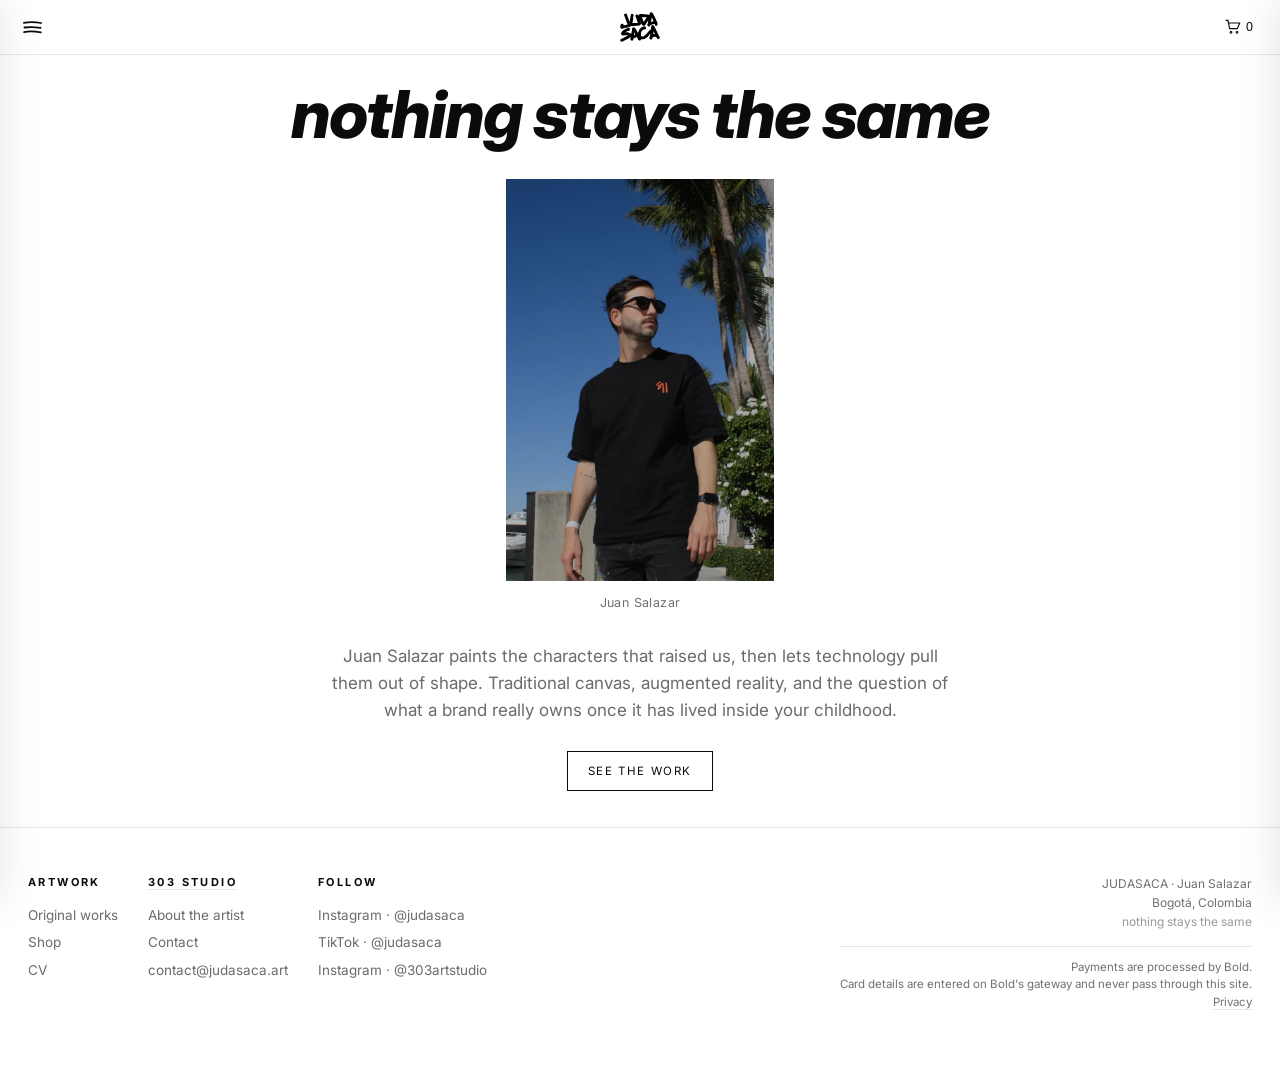
==== index.html @ a97eada0 "commit changes to main and upload it" ====
<!DOCTYPE html>
<html lang="en">
<head>
<meta charset="UTF-8">
<meta name="viewport" content="width=device-width,initial-scale=1">
<title>JUDASACA · Juan Salazar · Hybrid artist, Bogotá</title>
<meta name="description" content="Colombian hybrid artist working between painting and augmented reality. Original works, exhibitions and contact.">
<link rel="canonical" href="https://judasaca.art/">
<meta property="og:type" content="website">
<meta property="og:site_name" content="JUDASACA">
<meta property="og:title" content="JUDASACA · Juan Salazar · Hybrid artist, Bogotá">
<meta property="og:description" content="Colombian hybrid artist working between painting and augmented reality. Original works, exhibitions and contact.">
<meta property="og:url" content="https://judasaca.art/">
<meta property="og:image" content="https://judasaca.art/img/oil-city-woodstock-sm.webp">
<meta name="twitter:card" content="summary_large_image">
<script type="application/ld+json">
{
 "@context": "https://schema.org",
 "@graph": [
  {
   "@type": "WebSite",
   "@id": "https://judasaca.art/#sitio",
   "url": "https://judasaca.art/",
   "name": "JUDASACA",
   "inLanguage": "en",
   "publisher": {
    "@id": "https://judasaca.art/#judasaca"
   }
  },
  {
   "@type": "Person",
   "@id": "https://judasaca.art/#judasaca",
   "name": "Juan Salazar",
   "alternateName": "JUDASACA",
   "url": "https://judasaca.art/",
   "image": "https://judasaca.art/about_photo.webp",
   "jobTitle": "Visual artist",
   "nationality": {
    "@type": "Country",
    "name": "Colombia"
   },
   "homeLocation": {
    "@type": "Place",
    "address": {
     "@type": "PostalAddress",
     "addressLocality": "Bogotá",
     "addressCountry": "CO"
    }
   },
   "knowsAbout": [
    "Painting",
    "Street art",
    "Augmented reality",
    "Digital art",
    "Pop art"
   ],
   "sameAs": [
    "https://www.instagram.com/judasaca",
    "https://www.tiktok.com/@judasaca",
    "https://x.com/judasaca_art"
   ],
   "subjectOf": [
    {
     "@type": "Article",
     "headline": "Judasaca presenta ‘Brandalism’, arte que cuestiona el poder de las marcas",
     "url": "https://www.elespectador.com/especiales/judasaca-presenta-brandalism-arte-que-cuestiona-el-poder-de-las-marcas/",
     "publisher": {
      "@type": "Organization",
      "name": "El Espectador"
     }
    },
    {
     "@type": "Article",
     "headline": "Judasaca: Colombian Artist Reimagines Pop Culture with Tech, Color, and NFTs",
     "url": "https://colombiaone.com/2025/10/18/judasaca-colombian-artist-nfts/",
     "publisher": {
      "@type": "Organization",
      "name": "ColombiaOne"
     }
    },
    {
     "@type": "Article",
     "headline": "Street art y realidad aumentada se toman el Museo Biblioteca Carlos Lleras Restrepo",
     "url": "https://www.utadeo.edu.co/es/eventos/street-art-y-realidad-aumentada-se-toman-el-museo-biblioteca-carlos-lleras-restrepo-con-la",
     "publisher": {
      "@type": "Organization",
      "name": "Universidad Jorge Tadeo Lozano"
     }
    },
    {
     "@type": "Article",
     "headline": "El arte digital, una apuesta por la innovación",
     "url": "https://plazacapital.co/innovacion/7273-el-arte-digital-una-apuesta-por-la-innovacion",
     "publisher": {
      "@type": "Organization",
      "name": "Plaza Capital"
     }
    }
   ]
  },
  {
   "@type": "WebPage",
   "@id": "https://judasaca.art/#pagina",
   "url": "https://judasaca.art/",
   "isPartOf": {
    "@id": "https://judasaca.art/#sitio"
   },
   "about": {
    "@id": "https://judasaca.art/#judasaca"
   }
  }
 ]
}
</script>
<link rel="icon" href="img/judasaca-logo.png">
<link rel="preconnect" href="https://fonts.googleapis.com">
<link rel="preconnect" href="https://fonts.gstatic.com" crossorigin>
<link href="https://fonts.googleapis.com/css2?family=Inter:wght@400;500;600;700;800&display=swap" rel="stylesheet">
<link rel="stylesheet" href="css/style.css">
</head>
<body>

<header>
  <div class="barra">
    <button class="trazo" id="abrir-menu" aria-label="Menu" aria-expanded="false">
      <svg viewBox="0 0 30 22" aria-hidden="true" width="21" height="15">
        <path d="M2.4 4.1c6.1-1.2 15.7-1.5 25.2.3"/>
        <path d="M3.1 11c7.6-.9 14.9-.7 23.8.4"/>
        <path d="M2.7 17.9c5.3-1.3 14.4-1.4 24.6.2"/>
      </svg>
    </button>
    <a class="marca" href="index.html" aria-label="JUDASACA, home">
      <img src="img/judasaca-logo.png" alt="JUDASACA" width="900" height="673">
    </a>
    <button class="carro" id="carro" aria-label="Cart">
      <svg viewBox="0 0 24 24" aria-hidden="true" width="16" height="16"><circle cx="9" cy="20" r="1.3"/><circle cx="18" cy="20" r="1.3"/><path d="M1 2h3.4l2.6 12.4h11.6L22 6H6"/></svg>
      <span class="n" id="carro-n">0</span>
    </button>
  </div>
</header>

<aside class="menu-panel" id="menu-panel" aria-label="Menu" aria-hidden="true">
  <button class="x" id="cerrar-menu" aria-label="Close">&times;</button>
  <nav id="nav">
      <a href="about.html">About</a>
      <a href="art.html">Art</a>
      <a href="shop.html">Shop</a>
      <a href="cv.html">CV</a>
      <a href="contact.html">Contact</a>
  </nav>
  <div class="abajo">
    Bogotá, Colombia<br>
    <a href="mailto:contact@judasaca.art">contact@judasaca.art</a><br>
    <a href="https://www.instagram.com/judasaca" rel="noopener">@judasaca</a>
  </div>
</aside>

<main>
  <div class="wrap">
    <div class="hero">
      <h1>nothing stays the same</h1>
    </div>

    <div class="portada-obra">
      <img src="intro_photo.webp"
           alt="Juan Salazar, JUDASACA">
      <div class="pie-obra">Juan Salazar</div>
    </div>

    <div class="entrada-home">
      <p>Juan Salazar paints the characters that raised us, then lets technology pull them
        out of shape. Traditional canvas, augmented reality, and the question of what a
        brand really owns once it has lived inside your childhood.</p>
      <a class="btn" href="art.html">See the work</a>
    </div>
  </div>
</main>

<footer>
  <div class="wrap pie">
    <div class="col"><b>Artwork</b>
      <a href="art.html">Original works</a>
      <a href="shop.html">Shop</a>
      <a href="cv.html">CV</a>
    </div>
    <div class="col"><b><a class="tit-enlace" href="https://www.instagram.com/303artstudio" target="_blank"
      rel="noopener">303 Studio</a></b>
      <a href="about.html">About the artist</a>
      <a href="contact.html">Contact</a>
      <a href="mailto:contact@judasaca.art">contact@judasaca.art</a>
    </div>
    <div class="col"><b>Follow</b>
      <a href="https://www.instagram.com/judasaca" target="_blank" rel="noopener">Instagram · @judasaca</a>
      <a href="https://www.tiktok.com/@judasaca" target="_blank" rel="noopener">TikTok · @judasaca</a>
      <a href="https://www.instagram.com/303artstudio" target="_blank" rel="noopener">Instagram · @303artstudio</a>
    </div>
    <div class="col fin">JUDASACA · Juan Salazar<br>Bogotá, Colombia<br>
      <span style="opacity:.7">nothing stays the same</span>
      <!-- Dice solo lo que es verdad. El pago ocurre dentro de la pasarela de
           Bold, no en esta pagina, asi que el numero de la tarjeta no pasa por
           aqui ni queda en ningun sitio nuestro. No se reclama ninguna
           certificacion que no tengamos. -->
      <span class="seguro">Payments are processed by Bold.<br>
        Card details are entered on Bold's gateway and never pass through this site.<br>
        <a href="privacy.html">Privacy</a></span></div>
  </div>
</footer>

<div class="velo" id="velo"></div>
<aside class="panel" id="panel" aria-label="Cart" aria-hidden="true">
  <div class="alto"><h2>Selected works</h2><button class="x" id="cerrar-carro" aria-label="Close">&times;</button></div>
  <div class="lista" id="carro-lista"></div>
  <div class="bajo">
    <div class="total"><span>Total</span><span id="carro-total">USD 0</span></div>
    <div class="pagar-carro" id="carro-pagar"></div>
    <button class="btn lleno" id="carro-pedir" type="button">Checkout</button>
    <p class="nota" id="carro-nota">Payment opens on Bold's gateway. Card details are
      entered there and never pass through this site. We ask where to ship afterwards.</p>
  </div>
</aside>

<div class="lupa" id="lupa" role="dialog" aria-modal="true" aria-label="Artwork">
  <button class="cerrar" aria-label="Close">&times;</button>
  <button class="pasar ant" aria-label="Previous">&#8249;</button>
  <button class="pasar sig" aria-label="Next">&#8250;</button>
  <div class="contador" id="lupa-n"></div>
  <figure><img id="lupa-img" alt="" draggable="false"><figcaption id="lupa-pie"></figcaption></figure>
  <div class="gesto">Swipe to browse · pinch or double tap to zoom</div>
</div>

<script>
/* Menu de celular y lupa de obras. Si el JavaScript falla, los enlaces de las
   obras siguen abriendo la imagen grande por su cuenta. */
(function(){
  var b=document.getElementById('abrir-menu'), p=document.getElementById('menu-panel'),
      v=document.getElementById('velo'), x=document.getElementById('cerrar-menu');
  if(!b||!p) return;
  function abrir(){ p.classList.add('abierto'); v.classList.add('abierto');
    p.setAttribute('aria-hidden','false'); b.setAttribute('aria-expanded','true');
    document.body.style.overflow='hidden'; x.focus(); }
  function cerrar(){ p.classList.remove('abierto'); v.classList.remove('abierto');
    p.setAttribute('aria-hidden','true'); b.setAttribute('aria-expanded','false');
    document.body.style.overflow=''; b.focus(); }
  b.addEventListener('click', abrir);
  x.addEventListener('click', cerrar);
  v.addEventListener('click', cerrar);
  document.addEventListener('keydown', function(e){
    if(e.key==='Escape' && p.classList.contains('abierto')) cerrar(); });
})();

(function(){
  var enlaces=[].slice.call(document.querySelectorAll('[data-lupa]'));
  if(!enlaces.length) return;
  var caja=document.getElementById('lupa'), img=document.getElementById('lupa-img'),
      pie=document.getElementById('lupa-pie'), cont=document.getElementById('lupa-n'),
      i=0, antes=null;

  /* Estado del gesto. 'e' es la escala, 'x' e 'y' el desplazamiento dentro de
     la imagen cuando esta ampliada. */
  var e=1, x=0, y=0, px=0, py=0, pe=1, arrastra=false, pellizco=0, dedos={},
      partioEn=0, eje='', movido=false;

  function pinta(trans){
    img.style.transition = trans ? 'transform .28s cubic-bezier(.2,.8,.3,1)' : 'none';
    img.style.transform = 'translate3d(' + x + 'px,' + y + 'px,0) scale(' + e + ')';
  }
  function reinicia(trans){ e=1; x=0; y=0; pinta(trans); caja.classList.remove('ampliada'); }

  /* Las vecinas se piden por adelantado: al deslizar, la siguiente ya esta. */
  function precarga(n){
    [n-1, n+1].forEach(function(k){
      var a=enlaces[(k+enlaces.length)%enlaces.length];
      if(a){ var im=new Image(); im.src=a.getAttribute('href'); }
    });
  }

  function mostrar(n, dir){
    i=(n+enlaces.length)%enlaces.length;
    var a=enlaces[i];
    if(dir){
      img.style.transition='none';
      img.style.opacity='0';
      img.style.transform='translate3d(' + (dir*40) + 'px,0,0)';
    }
    img.src=a.getAttribute('href');
    img.alt=a.getAttribute('data-tit');
    pie.textContent=a.getAttribute('data-tit')+' · '+a.getAttribute('data-fic');
    if(cont) cont.textContent=(i+1)+' / '+enlaces.length;
    reinicia(false);
    requestAnimationFrame(function(){
      img.style.transition='transform .3s cubic-bezier(.2,.8,.3,1),opacity .22s';
      img.style.opacity='1'; img.style.transform='translate3d(0,0,0) scale(1)';
    });
    precarga(i);
  }

  function abrir(n,orig){
    antes=orig; mostrar(n);
    caja.classList.add('viendo');
    document.body.style.overflow='hidden';
    caja.querySelector('.cerrar').focus();
  }
  function cerrar(){
    caja.classList.remove('viendo','ampliada');
    document.body.style.overflow='';
    reinicia(false);
    if(antes) antes.focus();
  }

  /* ── Gestos ────────────────────────────────────────────────────────────
     Un dedo: si la obra esta a tamano normal, arrastrar de lado pasa a la
     siguiente y arrastrar hacia abajo cierra. Si esta ampliada, arrastrar
     mueve la imagen. Dos dedos: pellizco para acercar.
     Doble toque: acerca y aleja en el punto tocado. */
  function dist(a,b){ return Math.hypot(a.x-b.x, a.y-b.y); }
  function dedosArr(){ return Object.keys(dedos).map(function(k){ return dedos[k]; }); }

  img.addEventListener('pointerdown', function(ev){
    img.setPointerCapture(ev.pointerId);
    dedos[ev.pointerId]={x:ev.clientX, y:ev.clientY};
    var d=dedosArr();
    if(d.length===1){
      arrastra=true; movido=false; eje='';
      px=ev.clientX-x; py=ev.clientY-y; partioEn=ev.clientX;
    } else if(d.length===2){
      arrastra=false; pellizco=dist(d[0],d[1]); pe=e;
    }
  });

  img.addEventListener('pointermove', function(ev){
    if(!dedos[ev.pointerId]) return;
    dedos[ev.pointerId]={x:ev.clientX, y:ev.clientY};
    var d=dedosArr();

    if(d.length===2 && pellizco){
      e=Math.min(5, Math.max(1, pe * dist(d[0],d[1]) / pellizco));
      caja.classList.toggle('ampliada', e>1.02);
      pinta(false); return;
    }
    if(!arrastra) return;
    ev.preventDefault();
    var dx=ev.clientX-px-x, dy=ev.clientY-py-y;

    if(e>1.02){ x=ev.clientX-px; y=ev.clientY-py; pinta(false); movido=true; return; }

    /* A tamano normal el primer movimiento decide el eje, para que al deslizar
       de lado no se dispare el cierre y al revés tampoco. */
    if(!eje && (Math.abs(dx)>6 || Math.abs(dy)>6))
      eje = Math.abs(dx)>Math.abs(dy) ? 'h' : 'v';
    if(eje==='h'){ x=ev.clientX-px; y=0; }
    else if(eje==='v'){ y=Math.max(0, ev.clientY-py); x=0; e=Math.max(.85, 1-y/900); }
    movido=true; pinta(false);
  }, {passive:false});

  function suelta(ev){
    delete dedos[ev.pointerId];
    var quedan=dedosArr().length;
    if(quedan===1){ var d=dedosArr()[0]; px=d.x-x; py=d.y-y; arrastra=true; eje=''; }
    if(quedan>0){ pellizco=0; return; }
    arrastra=false; pellizco=0;
    if(e>1.02){ caja.classList.add('ampliada'); return; }

    if(eje==='h' && Math.abs(x)>70){ mostrar(i + (x<0?1:-1), x<0?1:-1); eje=''; return; }
    if(eje==='v' && y>110){ cerrar(); return; }
    eje=''; reinicia(true);
  }
  img.addEventListener('pointerup', suelta);
  img.addEventListener('pointercancel', suelta);

  var ultimoToque=0;
  img.addEventListener('click', function(ev){
    var ahora=Date.now();
    if(movido){ movido=false; return; }
    if(ahora-ultimoToque<300){
      if(e>1.02){ reinicia(true); }
      else{
        var r=img.getBoundingClientRect();
        e=2.6;
        x=(r.left+r.width/2-ev.clientX)*(e-1);
        y=(r.top+r.height/2-ev.clientY)*(e-1);
        caja.classList.add('ampliada'); pinta(true);
      }
    }
    ultimoToque=ahora;
  });

  /* La rueda del mouse tambien acerca, para quien esta en computador. */
  img.addEventListener('wheel', function(ev){
    if(!caja.classList.contains('viendo')) return;
    ev.preventDefault();
    e=Math.min(5, Math.max(1, e - ev.deltaY*0.0022));
    if(e<=1.02){ reinicia(false); } else { caja.classList.add('ampliada'); pinta(false); }
  }, {passive:false});

  enlaces.forEach(function(a,n){
    a.addEventListener('click',function(ev){ ev.preventDefault(); abrir(n,a); });
  });
  caja.querySelector('.cerrar').addEventListener('click',cerrar);
  caja.querySelector('.ant').addEventListener('click',function(){ mostrar(i-1,-1); });
  caja.querySelector('.sig').addEventListener('click',function(){ mostrar(i+1, 1); });
  caja.addEventListener('click',function(ev){ if(ev.target===caja) cerrar(); });
  document.addEventListener('keydown',function(ev){
    if(!caja.classList.contains('viendo')) return;
    if(ev.key==='Escape') cerrar();
    if(ev.key==='ArrowLeft') mostrar(i-1,-1);
    if(ev.key==='ArrowRight') mostrar(i+1, 1);
    if(ev.key==='0') reinicia(true);
  });
})();

/* ── Carrito ──────────────────────────────────────────────────────────
   Guarda lo elegido en el propio navegador y arma un correo con la lista.
   No cobra nada todavia: cuando existan los enlaces de pago de Stripe,
   este mismo carrito puede mandar al checkout. */
(function(){
  var CAT = {"artwork-incoming": {"t": "Artwork Incoming", "m": "Coming soon", "usd": 0}, "snoopin-aint-easy": {"t": "Snoopin Ain’t Easy", "m": "100 × 100 cm", "usd": 2000}, "oil-city-woodstock": {"t": "Oil City Woodstock", "m": "100 × 100 cm", "usd": 1950}, "sunday-snoops": {"t": "Sunday, Snoops", "m": "100 × 100 cm", "usd": 1950}, "mango-og": {"t": "Mango OG", "m": "95 × 95 cm", "usd": 1950}, "original-pastel-disney": {"t": "Original Pastel Disney", "m": "100 × 100 cm", "usd": 1950}, "blue-thoughts-rat": {"t": "Blue Thoughts Rat", "m": "80 cm diameter", "usd": 1235}, "smiling-ratsquiat-blue-crown": {"t": "Smiling Ratsquiat, Blue Crown", "m": "50 × 50 cm", "usd": 975}, "oil-woodstock": {"t": "Oil Woodstock", "m": "50 × 50 cm", "usd": 975}, "cloud-city-snoops": {"t": "Cloud City Snoops", "m": "50 × 50 cm", "usd": 1000}, "new-york-street-snoops": {"t": "New York Street Snoops", "m": "50 × 50 cm", "usd": 975}, "city-rounds-icon": {"t": "City Rounds Icon", "m": "50 × 50 cm", "usd": 1000}, "city-famous-rat": {"t": "City Famous Rat", "m": "175 × 80 cm", "usd": 2600}, "broken-icon": {"t": "Broken Icon", "m": "100 × 100 cm", "usd": 1950}, "smiling-ratsquiat-yellow-crown": {"t": "Smiling Ratsquiat, Yellow Crown", "m": "50 × 50 cm", "usd": 975}, "woodstocks-on-fire": {"t": "Woodstock’s on Fire", "m": "Framed 45 × 40 cm", "usd": 250}, "out-in-the-beach-rat": {"t": "Out in the Beach Rat", "m": "Framed", "usd": 180}, "out-in-the-city-woodstock": {"t": "Out in the City, Woodstock", "m": "Framed 45 × 40 cm", "usd": 250}, "colour-pop-snoops": {"t": "Colour Pop Snoops", "m": "Framed 45 × 40 cm", "usd": 250}, "icon-kiss": {"t": "Icon Kiss", "m": "Framed 45 × 40 cm", "usd": 250}, "palometa-tribute": {"t": "Palometa Tribute", "m": "Framed 45 × 40 cm", "usd": 250}, "city-of-rats": {"t": "City of Rats", "m": "Framed 45 × 40 cm", "usd": 250}, "abstract-reality-icon": {"t": "Abstract Reality Icon", "m": "35 × 25 cm", "usd": 600}, "everything-will-be-ok-jules": {"t": "Everything Will Be OK, Jules", "m": "Framed 45 × 40 cm", "usd": 250}, "judasaca-socks": {"t": "Broken Icon × Bitcoin Rat Socks", "m": "Two pairs", "usd": 30}};
  var LLAVE='judasaca-carro';
  var carro=[];
  try{ carro=JSON.parse(localStorage.getItem(LLAVE)||'[]'); }catch(e){ carro=[]; }
  carro = carro.filter(function(s){ return CAT[s]; });

  var bot=document.getElementById('carro'), num=document.getElementById('carro-n'),
      panel=document.getElementById('panel'), velo=document.getElementById('velo'),
      lista=document.getElementById('carro-lista'), total=document.getElementById('carro-total'),
      pedir=document.getElementById('carro-pedir'), nota=document.getElementById('carro-nota');
  if(!bot||!panel) return;

  function guardar(){ try{ localStorage.setItem(LLAVE, JSON.stringify(carro)); }catch(e){} }
  function dinero(n){ return 'USD ' + n.toLocaleString('en-US'); }

  function pintar(){
    num.textContent = carro.length;
    if(!carro.length){
      lista.innerHTML = '<p class="vacio">Nothing selected yet.</p>';
      total.textContent = dinero(0);
      pedir.disabled = true;
      return;
    }
    pedir.disabled = false;
    var suma = 0, h = '';
    carro.forEach(function(sl){
      var o = CAT[sl]; suma += o.usd;
      h += '<div class="item"><img src="img/'+sl+'-sm.webp" alt="">'
        +  '<div class="d"><div class="t">'+o.t+'</div>'
        +  '<div class="f">'+o.m+'</div>'
        +  '<div class="p">'+dinero(o.usd)+'</div>'
        +  '<button class="quitar" data-q="'+sl+'">Remove</button></div></div>';
    });
    lista.innerHTML = h;
    total.textContent = dinero(suma);
  }

  /* Checkout de verdad: el carrito cobra, no manda un correo. Se firma la
     lista contra el Worker (que suma el total y decide el precio) y se abre
     Bold por el total, en una sola orden. */
  function cobrar(){
    if (!carro.length || !window.fetch || !window.JUDPAGO) return;
    pedir.disabled = true;
    pedir.textContent = 'One moment…';

    fetch('https://judasaca-bold.judasaca-art.workers.dev/firma', {
      method: 'POST',
      headers: { 'Content-Type': 'application/json' },
      body: JSON.stringify({ modo: 'carro', slugs: carro })
    })
    .then(function(r){ return r.json(); })
    .then(function(d){
      if (!d || !d.carro) throw new Error('sin-orden');

      // Si algo se vendio mientras el comprador miraba, el Worker lo deja
      // fuera de la firma. Se le dice, se le quita del carrito y se cobra lo
      // que si esta: nadie paga por un cuadro que ya no existe.
      var firmadas = d.carro.slugs || [];
      var caidas = carro.filter(function(s){ return firmadas.indexOf(s) < 0; });
      if (caidas.length) {
        carro = firmadas.slice();
        guardar(); pintar();
        nota.textContent = caidas.length === 1
          ? CAT[caidas[0]].t + ' was just sold and has been removed. Paying for the rest.'
          : caidas.length + ' works were just sold and have been removed. Paying for the rest.';
        nota.className = 'nota aviso';
      }

      pedir.style.display = 'none';
      window.JUDPAGO.abrir(document.getElementById('carro-pagar'), d.carro, location.href);
    })
    .catch(function(){
      pedir.disabled = false;
      pedir.textContent = 'Checkout';
      nota.className = 'nota aviso';
      nota.innerHTML = 'Checkout is not responding. Write to '
        + '<a href="mailto:contact@judasaca.art">contact@judasaca.art</a> and Juan will take it from there.';
    });
  }

  function abrir(){ panel.classList.add('abierto'); velo.classList.add('abierto');
    panel.setAttribute('aria-hidden','false'); document.body.style.overflow='hidden'; }
  function cerrar(){ panel.classList.remove('abierto'); velo.classList.remove('abierto');
    panel.setAttribute('aria-hidden','true'); document.body.style.overflow=''; }

  bot.addEventListener('click', function(){ pintar(); abrir(); });
  pedir.addEventListener('click', cobrar);
  velo.addEventListener('click', cerrar);
  document.getElementById('cerrar-carro').addEventListener('click', cerrar);
  document.addEventListener('keydown', function(e){
    if(e.key==='Escape' && panel.classList.contains('abierto')) cerrar(); });

  lista.addEventListener('click', function(e){
    var q=e.target.getAttribute && e.target.getAttribute('data-q');
    if(!q) return;
    carro = carro.filter(function(s){ return s!==q; });
    guardar(); pintar();
  });

  document.querySelectorAll('.add').forEach(function(b){
    b.addEventListener('click', function(){
      var sl=b.getAttribute('data-slug');
      if(carro.indexOf(sl)<0) carro.push(sl);
      guardar(); pintar(); abrir();
    });
  });

  pintar();
})();

/* ── Pago ───────────────────────────────────────────────────────────────
   Un solo motor de pago para toda la pagina: lo usan los botones Buy de cada
   obra y tambien el carrito.

   Flujo, corto a proposito: clic en Buy -> la pasarela de Bold se abre encima
   del sitio -> paga. Nada de formularios antes. La direccion de envio se pide
   DESPUES, en la pagina de gracias, cuando la plata ya entro y el comprador
   no puede arrepentirse a mitad de camino por tener que teclear.

   El navegador NUNCA manda el precio: manda slugs, y el Worker decide cuanto
   se cobra y lo firma. Un precio que mande el atacante no vale nada aunque
   venga firmado, porque estaria firmando su propia mentira. */
window.JUDPAGO = (function(){
  var libreria = null, abriendo = false;

  /* Devuelve una promesa que solo se cumple cuando la libreria esta lista de
     verdad. Se guarda para que dos clics no la carguen dos veces. */
  function cargarLibreria(){
    if (libreria) return libreria;
    libreria = new Promise(function(ok, mal){
      if (window.BoldCheckout) return ok();
      var s = document.createElement('script');
      s.src = 'https://checkout.bold.co/library/boldPaymentButton.js';
      s.onload = function(){ window.BoldCheckout ? ok() : mal(); };
      s.onerror = mal;
      document.head.appendChild(s);
    });
    return libreria;
  }

  /* Se recuerda la orden para que la pagina de gracias sepa que se acaba de
     pagar: ahi se le pide la direccion y se marcan las obras como vendidas. */
  function recordar(orden){
    try {
      localStorage.setItem('judasaca-orden', JSON.stringify({
        id: orden.orderId,
        slugs: orden.slugs || [],
        amount: orden.amount,
        description: orden.description,
        t: Date.now()
      }));
    } catch(e) {}
  }

  /* Abre la pasarela directamente, sin dibujar ningun boton de Bold.

     Antes esto inyectaba un <script data-bold-button> y luego le hacia clic
     solo. Eso era una carrera perdida: la libreria de Bold busca esos scripts
     cuando ELLA carga, asi que segun quien llegara primero unas veces salia el
     boton y otras veces no salia nada. Con la API (new BoldCheckout().open())
     no hay nada que esperar ni nada que adivinar: se abre y ya. */
  function abrir(destino, orden, origen){
    if (abriendo) return;
    abriendo = true;
    recordar(orden);

    cargarLibreria().then(function(){
      new window.BoldCheckout({
        orderId: orden.orderId,
        currency: orden.currency,
        amount: orden.amount,
        apiKey: '2heS56eZeRZj1n1B8NDPF9_LA2aDpNbyNBJOoG65qWI',
        integritySignature: orden.signature,
        description: orden.description,
        redirectionUrl: 'https://judasaca.art/thanks.html',
        originUrl: origen || 'https://judasaca.art/art.html',
        // Embedded: la pasarela abre encima del sitio y el comprador no se va.
        renderMode: 'embedded'
      }).open();
      abriendo = false;
    }).catch(function(){
      abriendo = false;
      if (destino) {
        destino.innerHTML = '<span class="fallo">Checkout could not open. '
          + 'Write to <a href="mailto:contact@judasaca.art">contact@judasaca.art</a>.</span>';
      }
    });
  }

  /* Una obra vendida se apaga entera: sello, ficha tachada y sin botones. */
  function marcarVendidas(lista){
    (lista || []).forEach(function(slug){
      var hueco = document.querySelector('.pagar[data-obra="' + slug + '"]');
      if (!hueco) return;
      var obra = hueco.closest('.obra');
      if (!obra || obra.classList.contains('agotada')) return;
      obra.classList.add('agotada');
      var marco = obra.querySelector('.marco');
      if (marco && !marco.querySelector('.sello')) {
        marco.classList.add('vendido');
        var s = document.createElement('span');
        s.className = 'sello';
        s.setAttribute('aria-hidden', 'true');
        s.innerHTML = '<i></i><b>Sold</b><i></i>';
        marco.appendChild(s);
      }
      var acciones = obra.querySelector('.acciones');
      if (acciones) acciones.innerHTML = '<span class="sello-vendida">Sold</span>';
    });
  }

  return { abrir: abrir, marcarVendidas: marcarVendidas, firmador: 'https://judasaca-bold.judasaca-art.workers.dev' };
})();

/* ── Buy en cada obra ───────────────────────────────────────────────────
   Solo corre en paginas con huecos .pagar (hoy, la de obras). */
(function(){
  var huecos = [].slice.call(document.querySelectorAll('.pagar[data-obra]'));
  if (!huecos.length || !window.fetch) return;

  var slugs = huecos.map(function(h){ return h.getAttribute('data-obra'); });
  var firmadas = {};   // slug -> orden ya firmada por el Worker

  function firmar(lista){
    return fetch('https://judasaca-bold.judasaca-art.workers.dev/firma', {
      method: 'POST',
      headers: { 'Content-Type': 'application/json' },
      body: JSON.stringify({ slugs: lista })
    }).then(function(r){ return r.json(); });
  }

  /* Precarga. Corre al cargar la pagina y suele llegar antes de que nadie
     haga clic, asi que el boton abre Bold de una. Si Cloudflare esta frio y
     tarda, no importa: el boton ya esta pintado y el clic firma solo. */
  firmar(slugs).then(function(d){
    if (d && d.vendidas) window.JUDPAGO.marcarVendidas(d.vendidas);
    if (d && d.obras) firmadas = d.obras;
  }).catch(function(){ });

  function abrirObra(boton, slug){
    var hueco = boton.parentNode;
    boton.disabled = true;
    boton.textContent = 'Opening…';

    var orden = firmadas[slug];
    if (orden) {
      orden.slugs = [slug];
      window.JUDPAGO.abrir(hueco, orden, location.href);
      return;
    }
    // Todavia no habia llegado la precarga: se firma esta sola y se abre.
    firmar([slug]).then(function(d){
      if (d && d.vendidas) window.JUDPAGO.marcarVendidas(d.vendidas);
      var o = d && d.obras && d.obras[slug];
      if (!o) throw new Error('sin-orden');
      firmadas[slug] = o;
      o.slugs = [slug];
      window.JUDPAGO.abrir(hueco, o, location.href);
    }).catch(function(){
      boton.disabled = false;
      boton.textContent = 'Buy';
      hueco.insertAdjacentHTML('beforeend',
        '<span class="fallo">Could not open checkout. '
        + 'Write to <a href="mailto:contact@judasaca.art">contact@judasaca.art</a>.</span>');
    });
  }

  document.addEventListener('click', function(e){
    var b = e.target.closest && e.target.closest('.pagar .comprar');
    if (!b || b.disabled) return;
    abrirObra(b, b.getAttribute('data-obra'));
  });
})();
</script>
</body>
</html>
---- css/style.css ----
/* judasaca.art — the art carries the colour, the site stays out of the way.
   White paper, black ink, and a lot of air. The only thing on the page that
   should shout is the painting. */

:root{
  --tinta:#0B0B0B; --gris:#6B6B6B; --tenue:#707070; --linea:#E6E6E6;
  --papel:#FFFFFF; --humo:#F6F5F3;
  --coral:#C9421F;   /* sacado del muro de la foto de About. 5.0:1 sobre blanco */
  --oro:#9A6A00;     /* la corona del grabado, bajada hasta que se pueda leer */
  --rojo:#C8102E;    /* solo para el sello de vendida. 6.0:1 sobre blanco */
  --max:1280px;
}
*{box-sizing:border-box;margin:0;padding:0}
html{-webkit-text-size-adjust:100%;scroll-behavior:smooth}
body{font-family:'Inter',-apple-system,BlinkMacSystemFont,'Helvetica Neue',sans-serif;
  color:var(--tinta);background:var(--papel);font-size:16px;line-height:1.6;
  -webkit-font-smoothing:antialiased}
img{max-width:100%;height:auto;display:block}
a{color:inherit}

.wrap{max-width:var(--max);margin:0 auto;padding:0 28px}
.estrecho{max-width:760px}

/* ── barra ── */
header{position:sticky;top:0;z-index:60;background:rgba(255,255,255,.95);
  backdrop-filter:blur(12px);border-bottom:1px solid var(--linea)}
.barra{max-width:var(--max);margin:0 auto;height:54px;padding:0 14px;
  display:grid;grid-template-columns:1fr auto 1fr;align-items:center}
.marca{justify-self:center;align-self:center;display:block;width:40px;line-height:0}
.marca img{width:100%}

/* Las tres rayas, pintadas a mano: son trazos de pincel, no lineas rectas.
   Es el unico guino de su estilo que se permite la interfaz. */
.trazo{justify-self:start;align-self:center;background:none;border:0;cursor:pointer;
  padding:8px;color:var(--tinta);display:flex;align-items:center;justify-content:center;
  line-height:0;height:38px}
.trazo svg{width:21px;height:15px;stroke:currentColor;fill:none;stroke-width:2.6;
  stroke-linecap:round;display:block}
.trazo:hover{opacity:.6}

/* ── menu en panel, entra por la izquierda ── */
.menu-panel{position:fixed;top:0;left:0;bottom:0;width:min(340px,86vw);background:#fff;
  z-index:130;transform:translateX(-102%);transition:transform .32s cubic-bezier(.2,.7,.2,1);
  display:flex;flex-direction:column;padding:26px 30px;box-shadow:8px 0 40px rgba(0,0,0,.10)}
.menu-panel.abierto{transform:none}
.menu-panel .x{align-self:flex-end;background:none;border:0;font-size:28px;line-height:1;
  cursor:pointer;color:var(--tinta);padding:2px 4px 14px}
nav{display:flex;flex-direction:column;gap:0}
nav a{font-size:15px;letter-spacing:1.4px;text-transform:uppercase;text-decoration:none;
  color:var(--tinta);padding:15px 0;border-bottom:1px solid var(--linea)}
nav a:hover{color:var(--gris)}
nav a.on{color:var(--gris)}
.menu-panel .abajo{margin-top:auto;padding-top:24px;font-size:12.5px;color:var(--tenue);
  line-height:1.7}
.menu-panel .abajo a{color:var(--tenue);text-decoration:none;border-bottom:1px solid var(--linea)}
.menu-panel .abajo a:hover{color:var(--tinta)}

/* ── carrito ── */
.carro{justify-self:end;align-self:center;display:flex;align-items:center;justify-content:center;
  gap:5px;background:none;border:0;cursor:pointer;color:var(--tinta);padding:8px;
  font-size:12.5px;height:38px}
.carro:hover{opacity:.6}
.carro svg{width:16px;height:16px;stroke:currentColor;fill:none;stroke-width:1.7;display:block}
.carro .n{font-variant-numeric:tabular-nums;min-width:12px;text-align:left}
.velo{position:fixed;inset:0;background:rgba(11,11,11,.38);z-index:120;display:none}
.velo.abierto{display:block}
.panel{position:fixed;top:0;right:0;bottom:0;width:min(420px,92vw);background:#fff;z-index:130;
  transform:translateX(102%);transition:transform .32s cubic-bezier(.2,.7,.2,1);
  display:flex;flex-direction:column;box-shadow:-8px 0 40px rgba(0,0,0,.12)}
.panel.abierto{transform:none}
.panel .alto{display:flex;align-items:center;justify-content:space-between;
  padding:24px 26px;border-bottom:1px solid var(--linea)}
.panel .alto h2{font-size:13px;letter-spacing:2.6px;text-transform:uppercase;font-weight:700}
.panel .x{background:none;border:0;font-size:26px;line-height:1;cursor:pointer;color:var(--tinta);padding:4px}
.panel .lista{flex:1;overflow-y:auto;padding:8px 26px}
.panel .vacio{color:var(--tenue);font-size:14.5px;padding:34px 0;text-align:center}
.item{display:flex;gap:14px;padding:18px 0;border-bottom:1px solid var(--linea);align-items:flex-start}
.item img{width:62px;height:62px;object-fit:cover;flex-shrink:0;background:var(--humo)}
.item .d{flex:1;min-width:0}
.item .t{font-size:14px;font-weight:600;line-height:1.3}
.item .f{font-size:12px;color:var(--tenue);margin-top:2px}
.item .p{font-size:13.5px;font-weight:600;margin-top:5px}
.item .quitar{background:none;border:0;color:var(--tenue);font-size:11.5px;letter-spacing:1.2px;
  text-transform:uppercase;cursor:pointer;padding:6px 0 0;text-decoration:underline}
.item .quitar:hover{color:var(--tinta)}
.panel .bajo{border-top:1px solid var(--linea);padding:22px 26px 28px}
.panel .total{display:flex;justify-content:space-between;font-size:15px;font-weight:600;
  margin-bottom:16px}
.panel .bajo .btn{display:block;text-align:center;width:100%}
.panel .nota{font-size:12px;color:var(--tenue);margin-top:12px;line-height:1.5}

/* ── portada ── */
.hero{padding:26px 0 4px;text-align:center}
.hero .lema{font-size:12px;letter-spacing:4px;text-transform:uppercase;color:var(--tenue)}
.hero h1{font-size:clamp(30px,6.4vw,66px);font-weight:800;letter-spacing:-1.6px;
  line-height:1;margin:0 0 10px}
.hero p{color:var(--gris);max-width:620px;margin:0 auto;font-size:17px}

.portada-obra{margin:52px 0 0}
.portada-obra img{width:100%}
.pie-obra{font-size:12.5px;color:var(--tenue);letter-spacing:.4px;margin-top:12px;text-align:center}

/* ── titulares de seccion ── */
.tit{margin:0 0 34px}
.tit.centrado{text-align:center}
.tit.centrado p{margin-left:auto;margin-right:auto}
.tit .eti{font-size:11.5px;letter-spacing:3.4px;text-transform:uppercase;color:var(--tenue);
  margin-bottom:12px}
.tit h2{font-size:clamp(26px,3.6vw,40px);font-weight:800;letter-spacing:-1px;line-height:1.1}
.tit p{color:var(--gris);max-width:640px;margin-top:12px}
section{padding:74px 0}
section.humo{background:var(--humo)}

/* ── rejilla de obras ── */
.obras{display:grid;grid-template-columns:repeat(3,1fr);gap:38px 30px}
.obra{display:flex;flex-direction:column;height:100%}
.obra figure{margin:0;display:flex;flex-direction:column;flex:1}
.obra figcaption{display:flex;flex-direction:column;flex:1}
/* Las fichas de la reja ya vienen cuadradas y centradas en la obra desde
   recortar.py, asi que aqui basta con que llenen el marco. No se recorta
   nada: la imagen y el marco tienen la misma proporcion. */
.obra .marco{background:var(--humo);overflow:hidden;flex:none;
  aspect-ratio:1/1;display:block;padding:0}
.obra img{width:100%;height:100%;max-width:none;max-height:none;object-fit:contain;
  transition:transform .6s cubic-bezier(.2,.6,.2,1)}
.obra:hover img{transform:scale(1.035)}
/* Obra panoramica: dos celdas de ancho y marco 2:1. En celular la reja ya es
   de una columna, asi que solo cambia la proporcion del marco. */
.obra.ancha{grid-column:1 / -1}
.obra.ancha .marco{aspect-ratio:2/1}
.obra figcaption{padding-top:15px;text-align:center}
/* Los botones se van al fondo de la tarjeta, pase lo que pase encima. */
.obra .acciones{margin-top:auto;padding-top:13px}
.obra .linea{font-size:14px;line-height:1.5}
.obra .linea .t{font-weight:600}
.obra .linea .f{color:var(--tenue)}
.obra .linea .p{font-weight:600}
/* Donde se expuso la obra. Solo la llevan las que tienen historia que contar. */
.obra .expo{font-size:12px;line-height:1.45;color:var(--tenue);margin-top:5px;
  letter-spacing:.2px}

/* ══ Obra vendida ═══════════════════════════════════════════════════════
   Dos rayas rojas en diagonal, de arriba a la izquierda hacia abajo a la
   derecha, con la palabra en medio. El bloque entero se gira 45 grados, que en
   un marco cuadrado es exactamente la diagonal.
   ══════════════════════════════════════════════════════════════════════ */
.marco{position:relative}
.sello{position:absolute;top:50%;left:-14%;width:128%;
  transform:translateY(-50%) rotate(45deg);transform-origin:center;
  display:flex;flex-direction:column;align-items:center;gap:9px;
  pointer-events:none;z-index:3}
.sello i{display:block;width:100%;height:3px;background:var(--rojo)}
.sello b{color:var(--rojo);font-size:15px;font-weight:800;letter-spacing:5px;
  text-transform:uppercase;line-height:1}
/* La foto pierde fuerza para que el sello se lea sin taparla del todo. */
.marco.vendido img{opacity:.62;filter:saturate(.5)}
.obra.agotada:hover .marco.vendido img{transform:none}

/* La ficha en gris y tachada: nombre, medida y precio de una sola pasada. */
.obra.agotada .linea{color:var(--tenue);text-decoration:line-through;
  text-decoration-color:var(--tenue);text-decoration-thickness:1px}
.obra.agotada .linea .t{font-weight:600;color:var(--tenue)}
.obra.agotada .linea .p{color:var(--tenue)}
.sello-vendida{font-size:11.5px;letter-spacing:1.6px;text-transform:uppercase;
  color:var(--rojo);border:1px solid var(--rojo);padding:10px 20px;display:inline-block}

/* Obra redonda dentro de marco cuadrado: llena y se recorta arriba y abajo. */
.obra .marco.recorte img{width:100%;height:100%;object-fit:cover;max-height:none}
.acciones{display:flex;gap:10px;margin-top:13px;flex-wrap:wrap;justify-content:center;align-items:center}
/* Los dos botones miden lo mismo aunque el texto no: "Buy" es mucho mas corto
   que "Add to cart" y quedaban descuadrados uno al lado del otro. */
.acciones .btn{min-height:38px;display:inline-flex;align-items:center;justify-content:center}
/* El hueco del boton de Bold: sin alto propio mientras esta vacio, para que no
   deje un espacio raro si el Worker no contesta. */
.pagar{display:inline-flex;align-items:center;line-height:0}
.pagar:empty{display:none}

/* Ya no hay formulario antes de pagar: la direccion se pide en la pagina de
   gracias, con el cobro hecho. Lo unico que sobrevive de aquel modal es el
   velo, que sigue siendo el fondo oscuro del carrito. */
.velo.abierto{display:flex;align-items:center;justify-content:center;padding:18px}

/* ── Pagina de gracias ── */
.gracias h3{font-size:20px;font-weight:800;letter-spacing:-.4px}
.gracias .forma{margin-top:20px;text-align:left}
.gracias .campo{margin-bottom:15px}
.btn{display:inline-block;font-family:inherit;font-size:11.5px;letter-spacing:1.6px;
  text-transform:uppercase;
  text-decoration:none;padding:10px 20px;border:1px solid var(--tinta);color:var(--tinta);
  background:none;cursor:pointer;transition:background .2s,color .2s}
.btn:hover{background:var(--tinta);color:#fff}
.btn.lleno{background:var(--tinta);color:#fff}
.btn.lleno:hover{background:#333}
/* Un boton apagado tiene que verse apagado. Si solo deja de responder, el
   comprador cree que la pagina se rompio. */
.btn:disabled,.btn[disabled]{opacity:.35;cursor:default;pointer-events:none}

/* Hueco donde Bold dibuja su boton dentro del carrito. Ocupa el ancho entero
   para que caiga exactamente donde estaba el de Checkout. */
.pagar-carro:empty{display:none}
.pagar-carro{display:block;margin-bottom:4px}
.pagar-carro>*{width:100%}

/* Aviso dentro del carrito: algo se vendio, o el checkout no responde. */
.panel .nota.aviso{color:var(--rojo);font-weight:500}
.panel .nota.aviso a{color:var(--rojo)}

/* ── franja de realidad aumentada ── */
.ar{background:var(--tinta);color:#fff;padding:74px 0}
.ar .eti{color:#8E8E8E}
.ar h2{color:#fff}
.ar p{color:#B9B9B9;max-width:640px}
.ar .caja{margin-top:34px;border:1px solid #262626;background:#111;padding:48px 32px;
  text-align:center;border-radius:2px}
.ar .caja .frase{font-size:clamp(20px,3vw,30px);font-weight:700;letter-spacing:-.5px;color:#fff}
.ar .caja .sub{color:#8E8E8E;font-size:14px;margin-top:10px}
.ar .btn{border-color:#fff;color:#fff;margin-top:24px}
.ar .btn:hover{background:#fff;color:var(--tinta)}

/* ── texto largo ── */
.prosa p{margin-bottom:20px;font-size:17px}
.prosa p.entrada{font-size:20px;color:var(--tinta)}
.prosa h3{font-size:19px;font-weight:700;margin:34px 0 12px}
.cita{border-left:2px solid var(--tinta);padding-left:22px;margin:30px 0;font-size:19px;
  line-height:1.5}
.cita cite{display:block;font-size:13px;color:var(--tenue);font-style:normal;margin-top:10px;
  letter-spacing:.4px}

.retrato{width:100%;display:block}
/* La foto pesaba casi la mitad de la fila. Bajada un 35%: la pagina respira y
   el texto deja de competir con ella. */
.dos{display:grid;grid-template-columns:.65fr 1.15fr;gap:52px;align-items:start}
@media(max-width:860px){.dos{grid-template-columns:1fr;gap:34px}
  .dos .foto{max-width:66%}}

/* ══ About ══════════════════════════════════════════════════════════════
   Minimalismo no es quitar cosas hasta que quede poco: es que lo que queda
   este bien puesto. Nada de lo de abajo agrega un elemento nuevo a la pagina,
   solo cambia como respira lo que ya estaba.
   ══════════════════════════════════════════════════════════════════════ */

/* La foto se queda quieta mientras el texto corre. Cuesta una linea y es lo
   que separa una pagina de artista de una hoja de Word. */
.dos .foto{position:sticky;top:78px;margin-inline:auto;max-width:100%}
@media(max-width:980px){.dos .foto{max-width:62%}}
.pie-foto{font-size:11px;letter-spacing:2.6px;text-transform:uppercase;color:var(--coral);
  margin-top:12px}
@media(max-width:860px){.dos .foto{position:static}}

/* 64 caracteres. Mas largo y el ojo pierde el renglon al volver. */
.prosa.vida{max-width:64ch}
.prosa.vida p{margin-bottom:22px;line-height:1.72}
.prosa.vida p.entrada{font-size:clamp(21px,2.5vw,27px);line-height:1.4;letter-spacing:-.6px;
  color:var(--tinta);margin-bottom:30px}
/* El unico color del sitio, y sale de la foto: el rojo de los bloques que esta
   pintando en el muro. Va en media frase y en ninguna otra parte. Un acento
   que aparece dos veces deja de ser acento.
   El rojo de la foto es mas brillante, pero a ese tono el texto pequeno queda
   en 3.8:1 y no pasa. Este esta un paso mas hondo: mismo color, 5.0:1. */
.prosa.vida .mueve{color:var(--coral)}

/* Capitular en el primer parrafo del cuerpo. Recurso editorial de toda la vida,
   cero elementos nuevos, y marca donde empieza a leerse de verdad. */
.prosa.vida p.entrada + p::first-letter{float:left;font-size:62px;line-height:.82;
  font-weight:800;margin:7px 12px 0 0;color:var(--tinta)}

/* Los subtitulos dejan de competir con el titulo de la pagina y pasan a ser
   marcas de seccion: filete fino, versalitas, aire. */
/* Las marcas de seccion en coral: son las mismas versalitas que el pie de foto,
   asi que el ojo las agrupa como una sola voz que recorre la pagina. El filete
   se queda gris para que el color no se vuelva un bloque. */
.prosa.vida h3{font-size:11.5px;letter-spacing:3.4px;text-transform:uppercase;font-weight:600;
  color:var(--coral);margin:52px 0 16px;padding-top:24px;border-top:1px solid var(--linea)}

/* La cita sin barra lateral: filete arriba y tamano grande. Se lee como una
   pausa en la pagina y no como un bloque pegado al margen. */
.prosa.vida .cita{border-left:0;border-top:1px solid var(--tinta);padding:28px 0 0;
  margin:46px 0;font-size:clamp(20px,2.7vw,28px);line-height:1.32;letter-spacing:-.6px}
@media(max-width:680px){
  .prosa.vida p.entrada + p::first-letter{font-size:50px;margin-right:9px}
}

/* ══ Contacto ═══════════════════════════════════════════════════════════ */
/* Recorte 4:5 y encuadre un poco arriba del centro: se va el techo y se va la
   mesa, y quedan el y la obra, que es lo unico que importa de esa foto. */
/* Centrada, y encogida tambien en el telefono. Antes volvia al 100% debajo de
   680px, asi que en el celular no se reducia nada: por eso se veia igual. */
.obra-contacto{margin:0 auto 52px;max-width:58%}
.obra-contacto img{width:100%;display:block;aspect-ratio:4/5;object-fit:cover;
  object-position:50% 34%}
@media(max-width:680px){.obra-contacto{max-width:78%}}
.obra-contacto figcaption{font-size:11px;letter-spacing:2.6px;text-transform:uppercase;
  margin-top:14px;text-align:center}
/* Los dos colores salen del propio grabado: el naranja del fondo y el amarillo
   de la corona. El amarillo real de la corona sobre blanco da menos de 2:1 y
   seria ilegible, asi que va un oro hondo del mismo tono, en 4.7:1. */
.obra-contacto figcaption .t1{color:var(--coral)}
.obra-contacto figcaption .t2{color:var(--oro)}

/* Campos sin caja: solo una linea abajo, como una hoja pautada. Es lo que
   mantiene el formulario dentro del minimalismo del resto del sitio. */
.forma{display:grid;gap:20px;margin-top:36px;max-width:580px}
.dos-campos{display:grid;grid-template-columns:1fr 1fr;gap:20px}
.campo label{display:block;font-size:11px;letter-spacing:2.4px;text-transform:uppercase;
  color:var(--tenue);margin-bottom:9px}
/* La linea sola era demasiado discreta: la gente no veia donde escribir. Ahora
   lleva una sombra corta colgando debajo, asi que el campo se lee como una
   ranura de verdad sin tener que meterle una caja alrededor y romper el
   minimalismo del resto del sitio. */
/* Fondo beige tibio en vez de blanco: el campo se ve antes de leer la etiqueta,
   y el papel del sitio sigue siendo blanco, asi que la forma se lee como una
   pieza aparte sin necesidad de bordes por los cuatro lados. */
.campo input,.campo textarea{width:100%;font-family:inherit;font-size:16px;color:var(--tinta);
  background:#F5F2EA;border:0;border-bottom:1.5px solid #C6BFAE;padding:13px 14px;
  border-radius:2px 2px 0 0;box-shadow:0 4px 7px -5px rgba(11,11,11,.4);
  transition:background .2s,border-color .2s,box-shadow .2s}
.campo input::placeholder,.campo textarea::placeholder{color:#A9A496}
.campo input:focus,.campo textarea:focus{outline:none;background:#F1EDE1;
  border-bottom-color:var(--tinta);box-shadow:0 5px 9px -5px rgba(11,11,11,.55)}
.campo input:focus + .ayuda,.campo textarea:focus + .ayuda{color:var(--tinta)}
.campo textarea{resize:vertical;min-height:130px;line-height:1.6}
.campo .ayuda{display:block;font-size:12px;color:#9A9894;margin-top:7px;transition:color .2s}
.forma .enviar{justify-self:start;margin-top:8px}
.forma .enviar[disabled]{opacity:.45;cursor:default}
.aviso-forma{font-size:14px;color:var(--gris);min-height:1.4em}
.aviso-forma.ok{color:#1B7F4B}
.aviso-forma.mal{color:#B4232B}
/* La trampa de robots: fuera de pantalla, nunca enfocable, invisible al lector
   de pantalla. Un humano no puede llenarla ni por accidente. */
.miel{position:absolute!important;left:-9999px;width:1px;height:1px;opacity:0}
.o-bien{margin-top:34px;font-size:15px;color:var(--gris)}
.correo-linea{color:var(--tinta);text-decoration:none;border-bottom:1px solid var(--tinta)}
@media(max-width:560px){.dos-campos{grid-template-columns:1fr}}

/* ── prensa ── */
.prensa{display:grid;grid-template-columns:repeat(2,1fr);gap:16px;margin-top:8px}
.prensa a{display:block;border:1px solid var(--linea);padding:22px 24px;text-decoration:none;
  transition:border-color .2s}
.prensa a:hover{border-color:var(--tinta)}
.prensa .medio{font-size:11px;letter-spacing:2.4px;text-transform:uppercase;color:var(--tenue)}
.prensa .titular{font-size:15.5px;font-weight:600;margin-top:7px;line-height:1.35}

/* ── datos sueltos ── */
.datos{display:grid;grid-template-columns:repeat(4,1fr);gap:28px;margin-top:8px}
.dato .n{font-size:34px;font-weight:800;letter-spacing:-1.4px;line-height:1}
.dato .l{font-size:13px;color:var(--tenue);margin-top:6px}

/* ── tienda ── */
.pronto{border:1px dashed var(--tenue);padding:56px 34px;text-align:center}
.pronto h3{font-size:clamp(22px,3vw,30px);font-weight:800;letter-spacing:-.8px}
.pronto p{color:var(--gris);max-width:520px;margin:14px auto 0}

/* ── contacto ── */
.contacto a.correo{font-size:clamp(22px,4vw,38px);font-weight:700;letter-spacing:-1px;
  text-decoration:none;border-bottom:2px solid var(--tinta);padding-bottom:2px;
  display:inline-block;word-break:break-all}
.enlaces{display:flex;gap:22px;flex-wrap:wrap;margin-top:30px}
.enlaces a{font-size:12px;letter-spacing:1.8px;text-transform:uppercase;color:var(--gris);
  text-decoration:none;border-bottom:1px solid var(--linea);padding-bottom:3px}
.enlaces a:hover{color:var(--tinta);border-bottom-color:var(--tinta)}

/* ── pie ── */
footer{border-top:1px solid var(--linea);padding:46px 0 60px;margin-top:20px}
.pie{display:flex;gap:30px;flex-wrap:wrap;align-items:flex-start}
.pie .col{font-size:13.5px;color:var(--gris)}
.pie .col b{display:block;color:var(--tinta);font-size:11px;letter-spacing:2.4px;
  text-transform:uppercase;margin-bottom:10px}
.pie a{text-decoration:none;color:var(--gris);display:block;padding:3px 0}
/* Un titulo que ademas es enlace. Sin senal nadie lo pulsa, asi que lleva
   subrayado tenue y cambia a tinta al pasar por encima. */
.pie .col b a.tit-enlace{display:inline;color:inherit;padding:0;
  border-bottom:1px solid var(--linea);transition:border-color .15s,color .15s}
.pie .col b a.tit-enlace:hover{color:var(--tinta);border-bottom-color:var(--tinta)}
.pie a:hover{color:var(--tinta)}
.pie .fin{margin-left:auto;text-align:right;font-size:12px;color:var(--tenue)}
/* La nota de pagos: discreta, pero presente. Un comprador que va a poner 1.950
   dolares mira el pie antes de decidirse. */
.seguro{display:block;margin-top:14px;font-size:11.5px;line-height:1.55;color:var(--tenue);
  border-top:1px solid var(--linea);padding-top:12px}
.seguro a{display:inline;color:var(--tenue);text-decoration:none;
  border-bottom:1px solid var(--linea);padding:0}
.seguro a:hover{color:var(--tinta);border-bottom-color:var(--tinta)}
/* Tabla de terceros: sin bordes, solo aire. Es una lista con dos columnas,
   no una hoja de calculo. */
.tabla-privacidad{width:100%;border-collapse:collapse;margin:16px 0 24px;font-size:15.5px}
.tabla-privacidad td{padding:11px 0;border-bottom:1px solid var(--linea);vertical-align:top}
.tabla-privacidad td:first-child{width:150px;padding-right:20px}
@media(max-width:560px){.tabla-privacidad td{display:block;border-bottom:0;padding:3px 0}
  .tabla-privacidad td:last-child{padding-bottom:16px;border-bottom:1px solid var(--linea)}}
@media(max-width:680px){.seguro{border-top:0;padding-top:0}}

@media(max-width:980px){
  .obras{grid-template-columns:repeat(2,1fr)}
  .dos{grid-template-columns:1fr;gap:34px}
  .datos{grid-template-columns:repeat(2,1fr)}
  .prensa{grid-template-columns:1fr}
}
@media(max-width:680px){
  .wrap{padding:0 20px}
  .barra{padding:15px 20px}
  .obras{grid-template-columns:repeat(2,1fr);gap:26px 14px}
  .obra .linea{font-size:12.5px;line-height:1.45;display:flex;flex-direction:column;
    align-items:center;gap:3px}
  .obra .linea .t{font-size:14px;font-weight:700}
  .obra .linea .f{font-size:12px}
  .obra .linea .p{font-size:13.5px;font-weight:700;margin-top:1px}
  .obra .expo{font-size:11px;margin-top:6px}
  .obra figcaption{padding-top:11px}
  .acciones{gap:6px;margin-top:10px}
  .acciones .btn{font-size:10px;padding:8px 11px;letter-spacing:1.1px}
  .datos{grid-template-columns:1fr;gap:20px}
  section{padding:54px 0}
  .pie .fin{margin-left:0;text-align:left;width:100%}
}
.cue{margin-top:36px;display:flex;align-items:center;gap:12px;font-size:10.5px;letter-spacing:3px;
     text-transform:uppercase;font-weight:700;color:#8C8985}
.cue span{width:1px;height:26px;background:currentColor;display:block;transform-origin:top;
          animation:cuedrop 1.9s ease-in-out infinite}
@keyframes cuedrop{0%,100%{transform:scaleY(.25);opacity:.35}55%{transform:scaleY(1);opacity:1}}
@media(prefers-reduced-motion:reduce){.cue span{animation:none}}
@media(prefers-reduced-motion:reduce){*{transition:none!important;scroll-behavior:auto}}

/* ── lupa de obras ── */
.lupa{position:fixed;inset:0;z-index:200;background:rgba(11,11,11,.96);
  display:none;align-items:center;justify-content:center;padding:64px 22px}
.lupa.viendo{display:flex}
.lupa figure{margin:0;max-width:min(1100px,92vw);text-align:center}
.lupa img{max-width:100%;max-height:78vh;width:auto;margin:0 auto}
.lupa figcaption{color:#B9B9B9;font-size:13px;letter-spacing:.4px;margin-top:16px}
.lupa .cerrar,.lupa .pasar{position:absolute;background:none;border:0;color:#fff;
  cursor:pointer;line-height:1;padding:14px}
.lupa .cerrar{top:14px;right:18px;font-size:34px}
.lupa .pasar{top:50%;transform:translateY(-50%);font-size:46px}
.lupa .ant{left:8px} .lupa .sig{right:8px}
.lupa .cerrar:hover,.lupa .pasar:hover{color:#B9B9B9}
.obra .marco{display:block;cursor:zoom-in}
/* En celular las flechas de pasar foto quedaban pegadas al borde, a media
   altura y encima de la propia imagen: se perdian. Aqui bajan a una fila
   debajo de la ficha, como dos botones redondos de 52 px, que es tamano de
   dedo. La imagen cede alto para dejarles sitio. */
@media(max-width:680px){
  .lupa{padding:56px 12px 96px}
  .lupa img{max-height:60vh}
  .lupa figcaption{margin-top:12px;font-size:12.5px}
  .lupa .pasar{top:auto;bottom:22px;transform:none;font-size:30px;padding:0;
    width:52px;height:52px;border-radius:50%;background:rgba(255,255,255,.14);
    display:flex;align-items:center;justify-content:center}
  .lupa .pasar:active{background:rgba(255,255,255,.26)}
  .lupa .ant{left:calc(50% - 62px)}
  .lupa .sig{right:calc(50% - 62px)}
  .lupa .cerrar{top:10px;right:10px;width:48px;height:48px;padding:0;font-size:30px;
    display:flex;align-items:center;justify-content:center}
}

/* ── portada, al estilo de la referencia: titulo, una obra, y ya ── */
.hero h1{font-style:italic}
.portada-obra{max-width:268px;margin:18px auto 0}
.portada-obra a{display:block;cursor:zoom-in}
.entrada-home{max-width:620px;margin:30px auto 0;text-align:center;padding-bottom:16px}
.entrada-home p{color:var(--gris);font-size:17px;margin-bottom:26px}
@media(max-width:680px){
  .marca{width:36px}
  .barra{padding:0 10px}
  .portada-obra{margin-top:20px}
}

.fallo{font-size:12px;color:var(--rojo);line-height:1.5}

/* ══ TIENDA · LA TIRA DE LIENZOS ═════════════════════════════════════════
   Tres lienzos de muestra que llevan a la pagina de arte. Es el mismo truco
   de la caja de las medias: una imagen dice mas que un enlace de texto. */
.lienzos{display:grid;grid-template-columns:repeat(3,1fr);gap:14px;margin-top:6px}
.lienzos .lienzo{display:block;overflow:hidden;background:var(--humo);
  aspect-ratio:1/1;border-radius:2px}
.lienzos .lienzo img{width:100%;height:100%;object-fit:cover;
  transition:transform .6s cubic-bezier(.2,.6,.2,1)}
.lienzos .lienzo:hover img{transform:scale(1.04)}
@media(max-width:560px){.lienzos{gap:9px}}

/* La ficha de las medias va sola, fuera de la reja de tres. */
.medias-prod{max-width:560px}

.resumen{display:flex;gap:40px;justify-content:center;margin:30px 0 4px;flex-wrap:wrap}
.resumen div{text-align:center}
.resumen b{display:block;font-size:34px;font-weight:800;letter-spacing:-1px;line-height:1}
.resumen span{display:block;font-size:11px;letter-spacing:2.4px;text-transform:uppercase;
              color:var(--tenue);margin-top:7px}

.pista{text-align:center;color:var(--tenue);font-size:13px;margin-top:22px}

/* Obra anunciada pero todavia no disponible */
.obra .p.proxima{color:var(--coral);font-weight:600}
.marco.proximo{cursor:default}

@media(max-width:620px){
  .resumen{gap:26px}
  .resumen b{font-size:27px}
}

/* ─────────────────────────────────────────────────────────────────────────
   CV · proximas, mapa y aparicion al bajar
   ───────────────────────────────────────────────────────────────────────── */
.proximas{display:grid;grid-template-columns:repeat(auto-fit,minmax(280px,1fr));
          gap:14px;margin:34px 0 10px}
.prox{background:var(--tinta);color:var(--papel);border-radius:14px;padding:24px 26px}
.prox .eti{font-size:10.5px;letter-spacing:2.6px;text-transform:uppercase;
           color:var(--coral);font-weight:700}
.prox h3{font-size:25px;line-height:1.15;letter-spacing:-.6px;margin:12px 0 6px;font-weight:700}
.prox p{color:#A9A6A2;font-size:14.5px;margin:0}

.mundo{display:grid;grid-template-columns:1.45fr 1fr;gap:30px;align-items:center;
       background:var(--humo);border-radius:16px;padding:26px 28px;margin:34px 0 8px}
.mundo .mapa svg{width:100%;height:auto;display:block;overflow:visible}
.mundo .tierra circle{fill:#D8D5D1}
.mundo .pin{cursor:pointer}
.mundo .pin .halo{fill:var(--coral);opacity:.16;transition:opacity .3s,r .3s}
.mundo .pin .punto{fill:var(--coral);transition:r .3s}
.mundo .pin text{font-size:13px;font-weight:600;fill:var(--tinta);text-anchor:middle;
                 opacity:0;transition:opacity .25s;pointer-events:none;
                 paint-order:stroke;stroke:var(--humo);stroke-width:4px}
.mundo .pin:hover text,.mundo .pin.activo text{opacity:1}
.mundo .pin:hover .halo,.mundo .pin.activo .halo{opacity:.3;r:17}
.mundo .pin.apagado{opacity:.25}
.mundo .pin.apagado text{opacity:0}

.paises h3{font-size:33px;line-height:1.1;letter-spacing:-1.2px;margin:0 0 14px;font-weight:800}
.paises .pick{font-size:10.5px;letter-spacing:2.4px;text-transform:uppercase;
              color:var(--tenue);margin:0 0 6px;font-weight:700}
.paises ul{list-style:none;margin:0;padding:0}
.paises li{border-bottom:1px solid #E2DFDB}
.paises button{width:100%;display:flex;align-items:center;gap:11px;background:none;
               border:0;padding:11px 0;font:inherit;cursor:pointer;text-align:left;color:inherit}
.paises .punto{width:9px;height:9px;border-radius:50%;border:1.5px solid var(--tenue);
               flex:0 0 auto;transition:background .2s,border-color .2s}
.paises .nom{font-size:18px;font-weight:600;letter-spacing:-.3px;flex:1 1 auto}
.paises .cuantas{font-size:11px;letter-spacing:1.6px;text-transform:uppercase;color:var(--tenue)}
.paises .ciudades{display:none;padding:0 0 12px 20px;font-size:14px;color:var(--gris)}
.paises li.abierto .ciudades{display:block}
.paises li.abierto .punto{background:var(--coral);border-color:var(--coral)}
.paises li.abierto .nom{color:var(--coral)}

/* Aparicion al bajar */
.entra{opacity:0;transform:translateY(16px);
       transition:opacity .55s ease,transform .55s cubic-bezier(.2,.7,.3,1)}
.entra.visible{opacity:1;transform:none}
@media(prefers-reduced-motion:reduce){
  .entra{opacity:1;transform:none;transition:none}
}

@media(max-width:860px){
  .mundo{grid-template-columns:1fr;gap:22px;padding:20px}
  .paises h3{font-size:27px}
  .mundo .pin text{font-size:17px}
}
@media(max-width:620px){
  .prox h3{font-size:21px}
  .resumen{gap:22px}
}

/* ─────────────────────────────────────────────────────────────────────────
   Lupa con gestos · pensada primero para el celular
   ───────────────────────────────────────────────────────────────────────── */
.lupa figure img{touch-action:none;-webkit-user-select:none;user-select:none;
                 -webkit-user-drag:none;will-change:transform;cursor:zoom-in}
.lupa.ampliada figure img{cursor:grab}
.lupa.ampliada figure img:active{cursor:grabbing}

.lupa .contador{position:absolute;top:18px;left:50%;transform:translateX(-50%);
                font-size:12px;letter-spacing:2px;color:rgba(255,255,255,.72);
                font-variant-numeric:tabular-nums;pointer-events:none;z-index:3}

.lupa .gesto{position:absolute;left:50%;bottom:16px;transform:translateX(-50%);
             font-size:11px;letter-spacing:1.4px;text-transform:uppercase;
             color:rgba(255,255,255,.4);pointer-events:none;white-space:nowrap;
             transition:opacity .4s;z-index:3}
.lupa.ampliada .gesto{opacity:0}

/* Con dedo las flechas estorban mas de lo que ayudan: el gesto las reemplaza. */
@media(hover:none) and (pointer:coarse){
  .lupa .pasar{display:none}
  .lupa .contador{top:14px}
}
@media(hover:hover){
  .lupa .gesto{opacity:.5}
}
@media(max-width:620px){
  .lupa .gesto{font-size:10px;letter-spacing:1px}
}

/* ─────────────────────────────────────────────────────────────────────────
   Portal: entre el curriculum y el mapa, las fotos de las muestras florecen
   por un circulo que crece con el scroll (el truco del sitio de Ivo).
   ───────────────────────────────────────────────────────────────────────── */
.portal{height:220vh;background:var(--tinta)}
.portal-pega{position:sticky;top:0;height:100svh;overflow:hidden;
             clip-path:circle(calc(var(--r,9)*1%) at 50% 54%)}
.portal-fotos{position:absolute;inset:0;background:#000}
.portal-fotos img{position:absolute;inset:0;width:100%;height:100%;object-fit:cover;
                  object-position:center 32%;opacity:0;animation:pfx 18s linear infinite}
.portal-fotos img:nth-child(2){animation-delay:6s}
.portal-fotos img:nth-child(3){animation-delay:12s}
@keyframes pfx{0%{opacity:0;transform:scale(1.02)}4%{opacity:1}31%{opacity:1}
               38%{opacity:0;transform:scale(1.1)}100%{opacity:0;transform:scale(1.02)}}
.portal-txt{position:absolute;left:0;right:0;bottom:0;z-index:2;padding:90px 0 44px;
            background:linear-gradient(to top,rgba(11,11,11,.85),transparent)}
.portal-txt .eti{font-size:10.5px;letter-spacing:3px;text-transform:uppercase;
                 color:var(--coral);font-weight:700}
.portal-txt h2{font-size:clamp(34px,6vw,76px);letter-spacing:-2.4px;line-height:1;
               margin:8px 0 10px;color:#fff}
.portal-txt p{color:#D8D5D1;max-width:520px;font-size:15px;line-height:1.6;margin:0}
@media(prefers-reduced-motion:reduce){
  .portal{height:auto}
  .portal-pega{position:relative;height:72svh;clip-path:none}
  .portal-fotos img{animation:none}
  .portal-fotos img:first-child{opacity:1}
}

/* ─────────────────────────────────────────────────────────────────────────
   CV · escena del mapa y catalogo
   La escena es una seccion alta con un panel pegado: bajar avanza los anios.
   El catalogo de abajo es un documento, y por eso es tipografia y no fichas.
   ───────────────────────────────────────────────────────────────────────── */
.viaje{background:var(--tinta);color:var(--papel);overflow-x:clip}
.viaje.registro{margin-top:46px}
.mundo-escena + .viaje.registro{margin-top:0}

.viaje .tierra circle{fill:#36332F}
#rutas{fill:none;stroke:var(--coral);stroke-width:calc(1.5px / var(--z,1));opacity:.5;stroke-linecap:round}
.viaje .pin{cursor:pointer}
.viaje .pin .halo{fill:var(--coral);opacity:0;transition:opacity .5s}
.viaje .pin .punto{fill:#5E5A55;transition:fill .5s,r .5s}
.viaje .pin .pulso{fill:var(--coral);opacity:0}
.viaje .pin text{font-size:12px;font-weight:600;fill:var(--papel);text-anchor:middle;
                 opacity:0;transition:opacity .4s;pointer-events:none;
                 paint-order:stroke;stroke:var(--tinta);stroke-width:5px}
.viaje .pin.activo .punto{fill:var(--coral);r:6.5}
.viaje .pin.activo .halo{opacity:.2}
.viaje .pin.activo text{opacity:1}
.viaje .pin.activo .pulso{animation:late 2.6s ease-out infinite}
@keyframes late{0%{opacity:.5;r:5} 70%{opacity:0;r:21} 100%{opacity:0;r:21}}
@media(prefers-reduced-motion:reduce){.viaje .pin.activo .pulso{animation:none}}

/* ── El catalogo ───────────────────────────────────────────────────────── */
.catalogo{padding:76px 28px 84px}
.cat-cab{display:flex;align-items:flex-end;justify-content:space-between;gap:24px;
         flex-wrap:wrap;margin-bottom:22px}
.cat-cab .eti{font-size:10.5px;letter-spacing:3px;text-transform:uppercase;
              color:var(--coral);font-weight:700}
.cat-cab h2{font-size:clamp(26px,3.4vw,44px);line-height:1.08;letter-spacing:-1.4px;
            font-weight:800;margin:8px 0 0}
.contados{font-size:11px;letter-spacing:2px;text-transform:uppercase;color:#6E6B67;margin:0}
.contados b{color:var(--papel);font-size:13px}

.viaje .filtros{display:flex;flex-wrap:wrap;gap:8px;justify-content:flex-start;margin:0 0 30px}
.viaje .chip{font:inherit;font-size:12.5px;font-weight:600;color:#8C8985;background:none;
             border:1px solid #2F2D2B;border-radius:22px;padding:6px 13px;cursor:pointer;
             transition:background .18s,color .18s,border-color .18s}
.viaje .chip i{font-style:normal;opacity:.55;margin-left:5px;font-size:11.5px}
.viaje .chip:hover{color:var(--papel);border-color:#55524E}
.viaje .chip.activo{background:var(--papel);color:var(--tinta);border-color:var(--papel)}

/* Quedo de un diseno anterior donde el anio iba en una columna aparte. Con la
   estructura de ahora (encabezado, riel, listado) metia el listado en una
   columna de 96 px y el texto se partia letra por letra en escritorio. */
.cv .anio{padding:26px 0 6px}
.cv .anio[hidden]{display:none}
.cv .anio ul{list-style:none;margin:0;padding:0}

@media(max-width:900px){
  .escena-pega{height:100svh;align-items:flex-start;padding-top:58px}
  .anio-grande{font-size:clamp(54px,16vw,82px);letter-spacing:-3px;margin:4px 0 6px}
  .donde{min-height:38px;font-size:13.5px;max-width:none}
  .riel-anios{flex-direction:row;gap:14px;margin-top:14px;overflow-x:auto;
              scrollbar-width:none;-ms-overflow-style:none}
  .riel-anios::-webkit-scrollbar{display:none}
  .riel-anios button{flex-direction:column;gap:6px;padding:0;flex:0 0 auto;font-size:11px}
  .riel-anios i{width:22px}
  .riel-anios button.activo i{width:22px}
  .viaje .pin text{font-size:19px;stroke-width:5px}

  .catalogo{padding:44px 20px 52px}
  .cv .anio{grid-template-columns:1fr;gap:6px;padding:20px 0 2px}
}


/* ─────────────────────────────────────────────────────────────────────────
   Un riel por ano, con TODO lo de ese ano
   El carrusel anterior solo llevaba las dieciseis con foto y el resto vivia
   en otra lista. Aqui entran las cuarenta y una: la que tiene foto la muestra
   y la que no dice en grande que clase de muestra fue. Mismo tamano y misma
   ficha para todas, asi ninguna queda en inferioridad y el ano se lee entero.
   ───────────────────────────────────────────────────────────────────────── */
/* El encabezado del ano queda pegado mientras su riel se recorre, para que
   uno siempre sepa en que ano va. */
.cv .anio{padding:30px 0 10px}
.cv .anio[hidden]{display:none}
.anio-cab{display:flex;align-items:baseline;gap:14px;margin:0 0 16px;
          padding-bottom:12px;border-bottom:1px solid #222120}
.anio-cab h3{font-size:clamp(28px,3.2vw,40px);font-weight:800;letter-spacing:-1.6px;
             color:var(--papel);margin:0;font-variant-numeric:tabular-nums;line-height:1}
.anio-cab .cuantas{font-size:11px;letter-spacing:2.2px;text-transform:uppercase;
                   color:#8C8985;font-weight:700}

.riel{display:flex;gap:18px;overflow-x:auto;padding:2px 2px 14px;
      scroll-snap-type:x proximity;-webkit-overflow-scrolling:touch;
      scrollbar-width:none;-ms-overflow-style:none;cursor:grab}
.riel::-webkit-scrollbar{display:none}
.riel.agarrando{cursor:grabbing;scroll-snap-type:none}

@media(max-width:620px){
  .cv .anio{padding:22px 0 6px}
  .riel{gap:12px}
}


/* La camara del mapa: se acerca al encuadre del anio. Los pines y sus nombres
   se encogen al mismo ritmo para que no crezcan como globos al acercarse. */
.camara{transform-origin:0 0;transition:transform 1.1s cubic-bezier(.3,.8,.3,1);--z:1}
.viaje .pin .punto{r:calc(5 / var(--z))}
.viaje .pin.activo .punto{r:calc(6.5 / var(--z))}
.viaje .pin .halo{r:calc(13 / var(--z))}
.viaje .pin text{font-size:calc(12px / var(--z));stroke-width:calc(5px / var(--z))}
@media(prefers-reduced-motion:reduce){.camara{transition:none}}


/* ─────────────────────────────────────────────────────────────────────────
   El anio: su riel de fotos arriba, su listado debajo
   Las fotos rotan de forma y de altura, que es lo que le da composicion al
   riel. Las entradas sin foto no entran aqui: son lineas de texto, y como
   lineas no les falta nada. Meterlas al riel las obligaba a inventarse una
   imagen, y veinticinco rellenos seguidos se ven peor que una lista limpia.
   ───────────────────────────────────────────────────────────────────────── */
/* El riel se desvanece en el borde: cortado en seco parecia un error de
   maquetacion, con el degradado se entiende que sigue hacia el lado. */
.riel-caja{position:relative}
.riel-caja::after{content:'';position:absolute;top:0;right:0;bottom:18px;width:56px;
                  pointer-events:none;z-index:2;
                  background:linear-gradient(to right,transparent,var(--tinta))}
.riel{display:flex;align-items:center;gap:20px;overflow-x:auto;
      padding:6px 2px 18px;scroll-snap-type:x proximity;
      -webkit-overflow-scrolling:touch;scrollbar-width:none;-ms-overflow-style:none;
      cursor:grab;min-height:540px}
.riel::-webkit-scrollbar{display:none}
.riel.agarrando{cursor:grabbing;scroll-snap-type:none}
.riel.agarrando .gfoto{pointer-events:none}

.gfoto{margin:0;flex:0 0 auto;scroll-snap-align:center}
.gfoto a{display:block;overflow:hidden;border-radius:10px;background:#1B1A19;cursor:zoom-in}
.gfoto img{width:100%;height:100%;object-fit:cover;display:block;
           transition:transform .8s cubic-bezier(.2,.7,.3,1)}
.gfoto a:hover img{transform:scale(1.05)}
.gfoto.alta a,.gfoto.xl a,.gfoto.baja a,.gfoto.chica a,.gfoto.ancha a{width:300px;height:420px}

/* El listado del anio */
.listado{list-style:none;margin:10px 0 0;padding:0}
.listado .fila{display:grid;grid-template-columns:minmax(0,1.3fr) minmax(0,1fr) 150px;
               gap:20px;align-items:baseline;padding:11px 0;border-bottom:1px solid #1F1E1D}
.listado .fila[hidden]{display:none}
.listado .nom{font-size:16.5px;font-weight:600;line-height:1.35;letter-spacing:-.2px;
              color:var(--papel)}
.listado .lugar{font-size:14px;color:#8C8985;line-height:1.4}
.listado .etiquetas{display:flex;gap:6px;justify-content:flex-end;flex-wrap:wrap}
.listado .fila.futuro .nom{color:var(--coral)}
.listado .tipo,.listado .premio,.listado .pronto{
  font-size:9.5px;letter-spacing:1.4px;text-transform:uppercase;font-weight:700;
  border-radius:20px;padding:3px 9px;white-space:nowrap;border:1px solid}
.listado .tipo.solo{color:var(--tinta);background:var(--coral);border-color:var(--coral)}
.listado .tipo.duo{color:var(--coral);border-color:var(--coral)}
.listado .tipo.charla{color:#6E6B67;border-color:#2F2D2B}
.listado .premio{color:#D8D5D1;border-color:#55524E}
.listado .pronto{color:var(--coral);border-color:var(--coral)}

@media(max-width:900px){
  /* Centradas: con alturas distintas y sin pie, el desnivel se lee como
     composicion. Alineadas arriba parecia que se caian de una linea. */
  .riel{min-height:0;gap:12px;align-items:center;padding-bottom:14px}
  .gfoto.alta a,.gfoto.xl a,.gfoto.baja a,.gfoto.chica a,.gfoto.ancha a{width:220px;height:310px}
  .listado .fila{grid-template-columns:1fr;gap:3px;padding:12px 0}
  .listado .etiquetas{justify-content:flex-start;margin-top:4px}
}


/* ─────────────────────────────────────────────────────────────────────────
   La escena del mapa ocupa la pantalla entera
   Antes el dibujo iba en media pantalla y la otra media quedaba vacia. Ahora
   el mapa es el fondo y el texto va encima, asi que se usa todo el alto y el
   dibujo se ve del doble de grande.
   ───────────────────────────────────────────────────────────────────────── */
.escena-pega{position:sticky;top:0;height:100svh;overflow:hidden}
.mapa-fondo{position:absolute;inset:0;display:flex;align-items:center;justify-content:center}
/* En vertical no se puede llenar el alto con un mapa de 2,3:1 sin destruirlo:
   recortado dejaba de leerse como mapa. Se dibuja grande, sobresaliendo un
   poco por los lados donde solo hay oceano, y el alto que sobra lo llena el
   texto, que es informacion y no relleno. */
.mapa-fondo{align-items:center}
.mapa-fondo svg{width:152%;max-width:none;height:auto;display:block;flex:0 0 auto}
.escena-txt{position:relative;z-index:2;height:100%;display:flex;flex-direction:column;
            justify-content:flex-end;padding-bottom:30px;padding-top:66px;
            background:linear-gradient(to bottom,rgba(11,11,11,.9) 0%,rgba(11,11,11,0) 32%,
                       rgba(11,11,11,0) 52%,rgba(11,11,11,.92) 86%)}
@media(min-width:901px){
  .escena-txt::before{content:'';position:absolute;inset:0;left:-28px;width:46%;z-index:-1;
    background:linear-gradient(to right,rgba(11,11,11,.82) 0%,rgba(11,11,11,.45) 60%,transparent 100%)}
  .mapa-fondo svg{transform:translateX(11%)}
  .donde{max-width:360px}
}
.escena-txt .eti{font-size:10.5px;letter-spacing:3px;text-transform:uppercase;
                 color:var(--coral);font-weight:700;order:-1;margin-bottom:auto}
.anio-grande{font-size:clamp(72px,13vw,150px);line-height:.86;font-weight:800;
             letter-spacing:-5px;margin:0 0 8px;font-variant-numeric:tabular-nums;
             transition:opacity .14s ease,transform .14s ease}
.anio-grande.cambia{opacity:0;transform:translateY(-12px)}
.donde{color:#C9C6C2;font-size:15.5px;line-height:1.55;margin-bottom:6px}
.cuantas-anio{font-size:11px;letter-spacing:2.2px;text-transform:uppercase;
              color:#6E6B67;font-weight:700;margin-bottom:20px}
.riel-anios{display:flex;flex-direction:row;gap:16px;overflow-x:auto;max-width:420px;scrollbar-width:none;-ms-overflow-style:none}
.riel-anios::-webkit-scrollbar{display:none}
.riel-anios button{display:flex;flex-direction:column;gap:7px;background:none;border:0;
                   padding:0;font:inherit;cursor:pointer;color:#6E6B67;flex:0 0 auto;
                   font-size:11.5px;letter-spacing:1.6px;font-variant-numeric:tabular-nums;
                   transition:color .25s}
.riel-anios i{display:block;width:30px;height:2px;background:#36332F;transition:background .3s}
.riel-anios button:hover{color:#C9C6C2}
.riel-anios button.activo{color:var(--papel)}
.riel-anios button.activo i{background:var(--coral)}

/* Los anios del registro, legibles */
/* En coral. En blanco se confundian con los titulos de las muestras y no
   separaban nada; el color es lo unico que de verdad corta un ano del otro. */
.anio-cab h3{color:var(--coral)}
.cv .anio .anio-cab .cuantas{color:#8C8985}
.anio-cab{border-bottom-color:#2E2A27}

/* Filtros plegados: controles despues del contenido, no antes */
.filtro-caja{margin:0 0 24px;border-bottom:1px solid #222120}
.filtro-caja summary{cursor:pointer;list-style:none;display:flex;align-items:center;gap:9px;
                     padding:11px 0;font-size:11.5px;letter-spacing:2.2px;
                     text-transform:uppercase;font-weight:700;color:#8C8985}
.filtro-caja summary::-webkit-details-marker{display:none}
.filtro-caja summary:hover{color:var(--papel)}
.filtro-caja summary i{width:9px;height:9px;border-right:1.5px solid currentColor;
                       border-bottom:1.5px solid currentColor;transform:rotate(45deg);
                       margin-top:-4px;transition:transform .25s}
.filtro-caja[open] summary i{transform:rotate(225deg);margin-top:2px}
.filtro-caja[open] summary{color:var(--papel)}
.filtro-caja .filtros{padding-bottom:16px}

/* Los hitos: lo mas fuerte, antes del registro */
.hitos{display:grid;gap:12px;margin:28px 0 6px}
.hito{border-left:2px solid var(--coral);padding:2px 0 2px 16px}
.hito .eti{display:block;font-size:10px;letter-spacing:2.4px;text-transform:uppercase;
           color:var(--coral);font-weight:700}
.hito b{display:block;font-size:19px;font-weight:700;letter-spacing:-.4px;margin-top:3px;
        line-height:1.25}
.hito span:not(.eti){display:block;font-size:13.5px;color:var(--gris);margin-top:2px}

@media(min-width:901px){
  .hitos{grid-template-columns:repeat(3,1fr);gap:22px}
  .escena-txt{padding-bottom:48px}
}


/* Pie de la foto: corto, para saber que muestra es sin abrirla */
.gfoto figcaption{padding:11px 2px 0;max-width:300px}
.gfoto figcaption b{display:block;font-size:14px;font-weight:600;line-height:1.3;
                    color:var(--papel)}
.gfoto figcaption span{display:block;font-size:12.5px;color:#8C8985;margin-top:1px}
@media(max-width:900px){
  .gfoto figcaption{max-width:240px}
  .gfoto figcaption b{font-size:13px}
}


/* ─────────────────────────────────────────────────────────────────────────
   Escritorio
   Hasta ahora solo se habia cuidado que no se rompiera. Con fotos de 300 px
   las cinco de un anio cabian en pantalla, el riel no tenia nada que recorrer
   y el avance al bajar no hacia nada: quedaba un muro quieto. Con fotos
   grandes el riel sobra de la pantalla, y entonces si se mueve al bajar.
   ───────────────────────────────────────────────────────────────────────── */
@media(min-width:901px){
  .riel{gap:30px;padding:10px 2px 22px}
  .gfoto.alta a,.gfoto.xl a,.gfoto.baja a,.gfoto.chica a,.gfoto.ancha a{width:360px;height:500px}
  .gfoto figcaption{padding-top:14px;max-width:400px}
  .gfoto figcaption b{font-size:16px}
  .gfoto figcaption span{font-size:13.5px}
  .riel-caja::after{width:120px;bottom:24px}

  .anio-cab h3{font-size:54px;letter-spacing:-2.6px}
  .anio-cab{gap:18px;padding-bottom:14px;margin-bottom:20px}
  .cv .anio{padding:52px 0 14px}

  .listado .fila{padding:14px 0}
  .listado .nom{font-size:17.5px}
}
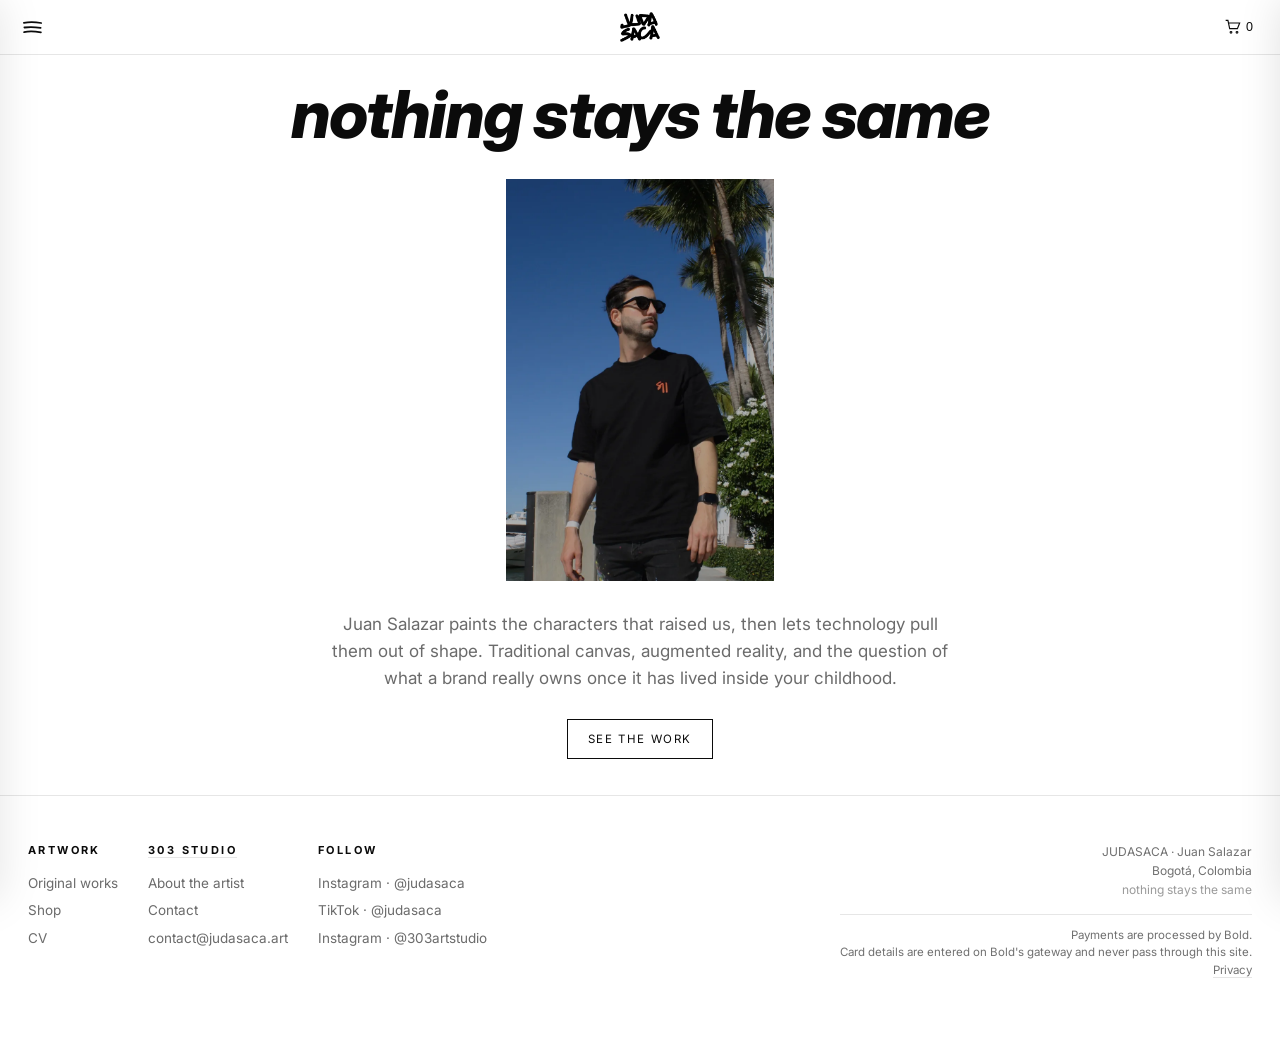
==== commit 7300c798: "Ajustes de Juan: bio nueva en CV, pie de foto fuera, precios actualizados" ====
--- a/index.html
+++ b/index.html
@@ -164,7 +164,6 @@
     <div class="portada-obra">
       <img src="intro_photo.webp"
            alt="Juan Salazar, JUDASACA">
-      <div class="pie-obra">Juan Salazar</div>
     </div>
 
     <div class="entrada-home">
@@ -413,7 +412,7 @@
    No cobra nada todavia: cuando existan los enlaces de pago de Stripe,
    este mismo carrito puede mandar al checkout. */
 (function(){
-  var CAT = {"artwork-incoming": {"t": "Artwork Incoming", "m": "Coming soon", "usd": 0}, "snoopin-aint-easy": {"t": "Snoopin Ain’t Easy", "m": "100 × 100 cm", "usd": 2000}, "oil-city-woodstock": {"t": "Oil City Woodstock", "m": "100 × 100 cm", "usd": 1950}, "sunday-snoops": {"t": "Sunday, Snoops", "m": "100 × 100 cm", "usd": 1950}, "mango-og": {"t": "Mango OG", "m": "95 × 95 cm", "usd": 1950}, "original-pastel-disney": {"t": "Original Pastel Disney", "m": "100 × 100 cm", "usd": 1950}, "blue-thoughts-rat": {"t": "Blue Thoughts Rat", "m": "80 cm diameter", "usd": 1235}, "smiling-ratsquiat-blue-crown": {"t": "Smiling Ratsquiat, Blue Crown", "m": "50 × 50 cm", "usd": 975}, "oil-woodstock": {"t": "Oil Woodstock", "m": "50 × 50 cm", "usd": 975}, "cloud-city-snoops": {"t": "Cloud City Snoops", "m": "50 × 50 cm", "usd": 1000}, "new-york-street-snoops": {"t": "New York Street Snoops", "m": "50 × 50 cm", "usd": 975}, "city-rounds-icon": {"t": "City Rounds Icon", "m": "50 × 50 cm", "usd": 1000}, "city-famous-rat": {"t": "City Famous Rat", "m": "175 × 80 cm", "usd": 2600}, "broken-icon": {"t": "Broken Icon", "m": "100 × 100 cm", "usd": 1950}, "smiling-ratsquiat-yellow-crown": {"t": "Smiling Ratsquiat, Yellow Crown", "m": "50 × 50 cm", "usd": 975}, "woodstocks-on-fire": {"t": "Woodstock’s on Fire", "m": "Framed 45 × 40 cm", "usd": 250}, "out-in-the-beach-rat": {"t": "Out in the Beach Rat", "m": "Framed", "usd": 180}, "out-in-the-city-woodstock": {"t": "Out in the City, Woodstock", "m": "Framed 45 × 40 cm", "usd": 250}, "colour-pop-snoops": {"t": "Colour Pop Snoops", "m": "Framed 45 × 40 cm", "usd": 250}, "icon-kiss": {"t": "Icon Kiss", "m": "Framed 45 × 40 cm", "usd": 250}, "palometa-tribute": {"t": "Palometa Tribute", "m": "Framed 45 × 40 cm", "usd": 250}, "city-of-rats": {"t": "City of Rats", "m": "Framed 45 × 40 cm", "usd": 250}, "abstract-reality-icon": {"t": "Abstract Reality Icon", "m": "35 × 25 cm", "usd": 600}, "everything-will-be-ok-jules": {"t": "Everything Will Be OK, Jules", "m": "Framed 45 × 40 cm", "usd": 250}, "judasaca-socks": {"t": "Broken Icon × Bitcoin Rat Socks", "m": "Two pairs", "usd": 30}};
+  var CAT = {"artwork-incoming": {"t": "Artwork Incoming", "m": "Coming soon", "usd": 0}, "snoopin-aint-easy": {"t": "Snoopin Ain’t Easy", "m": "100 × 100 cm", "usd": 2500}, "oil-city-woodstock": {"t": "Oil City Woodstock", "m": "100 × 100 cm", "usd": 2500}, "sunday-snoops": {"t": "Sunday, Snoops", "m": "100 × 100 cm", "usd": 2500}, "mango-og": {"t": "Mango OG", "m": "95 × 95 cm", "usd": 2500}, "original-pastel-disney": {"t": "Original Pastel Disney", "m": "100 × 100 cm", "usd": 2500}, "blue-thoughts-rat": {"t": "Blue Thoughts Rat", "m": "80 cm diameter", "usd": 1800}, "smiling-ratsquiat-blue-crown": {"t": "Smiling Ratsquiat, Blue Crown", "m": "50 × 50 cm", "usd": 1500}, "oil-woodstock": {"t": "Oil Woodstock", "m": "50 × 50 cm", "usd": 1500}, "cloud-city-snoops": {"t": "Cloud City Snoops", "m": "50 × 50 cm", "usd": 1500}, "new-york-street-snoops": {"t": "New York Street Snoops", "m": "50 × 50 cm", "usd": 1500}, "city-rounds-icon": {"t": "City Rounds Icon", "m": "50 × 50 cm", "usd": 1500}, "city-famous-rat": {"t": "City Famous Rat", "m": "175 × 80 cm", "usd": 3000}, "broken-icon": {"t": "Broken Icon", "m": "100 × 100 cm", "usd": 2500}, "smiling-ratsquiat-yellow-crown": {"t": "Smiling Ratsquiat, Yellow Crown", "m": "50 × 50 cm", "usd": 1500}, "woodstocks-on-fire": {"t": "Woodstock’s on Fire", "m": "Framed 45 × 40 cm", "usd": 350}, "out-in-the-beach-rat": {"t": "Out in the Beach Rat", "m": "Framed", "usd": 350}, "out-in-the-city-woodstock": {"t": "Out in the City, Woodstock", "m": "Framed 45 × 40 cm", "usd": 350}, "colour-pop-snoops": {"t": "Colour Pop Snoops", "m": "Framed 45 × 40 cm", "usd": 350}, "icon-kiss": {"t": "Icon Kiss", "m": "Framed 45 × 40 cm", "usd": 350}, "palometa-tribute": {"t": "Palometa Tribute", "m": "Framed 45 × 40 cm", "usd": 350}, "city-of-rats": {"t": "City of Rats", "m": "Framed 45 × 40 cm", "usd": 350}, "abstract-reality-icon": {"t": "Abstract Reality Icon", "m": "35 × 25 cm", "usd": 600}, "everything-will-be-ok-jules": {"t": "Everything Will Be OK, Jules", "m": "Framed 45 × 40 cm", "usd": 350}, "judasaca-socks": {"t": "Broken Icon × Bitcoin Rat Socks", "m": "Two pairs", "usd": 30}};
   var LLAVE='judasaca-carro';
   var carro=[];
   try{ carro=JSON.parse(localStorage.getItem(LLAVE)||'[]'); }catch(e){ carro=[]; }
